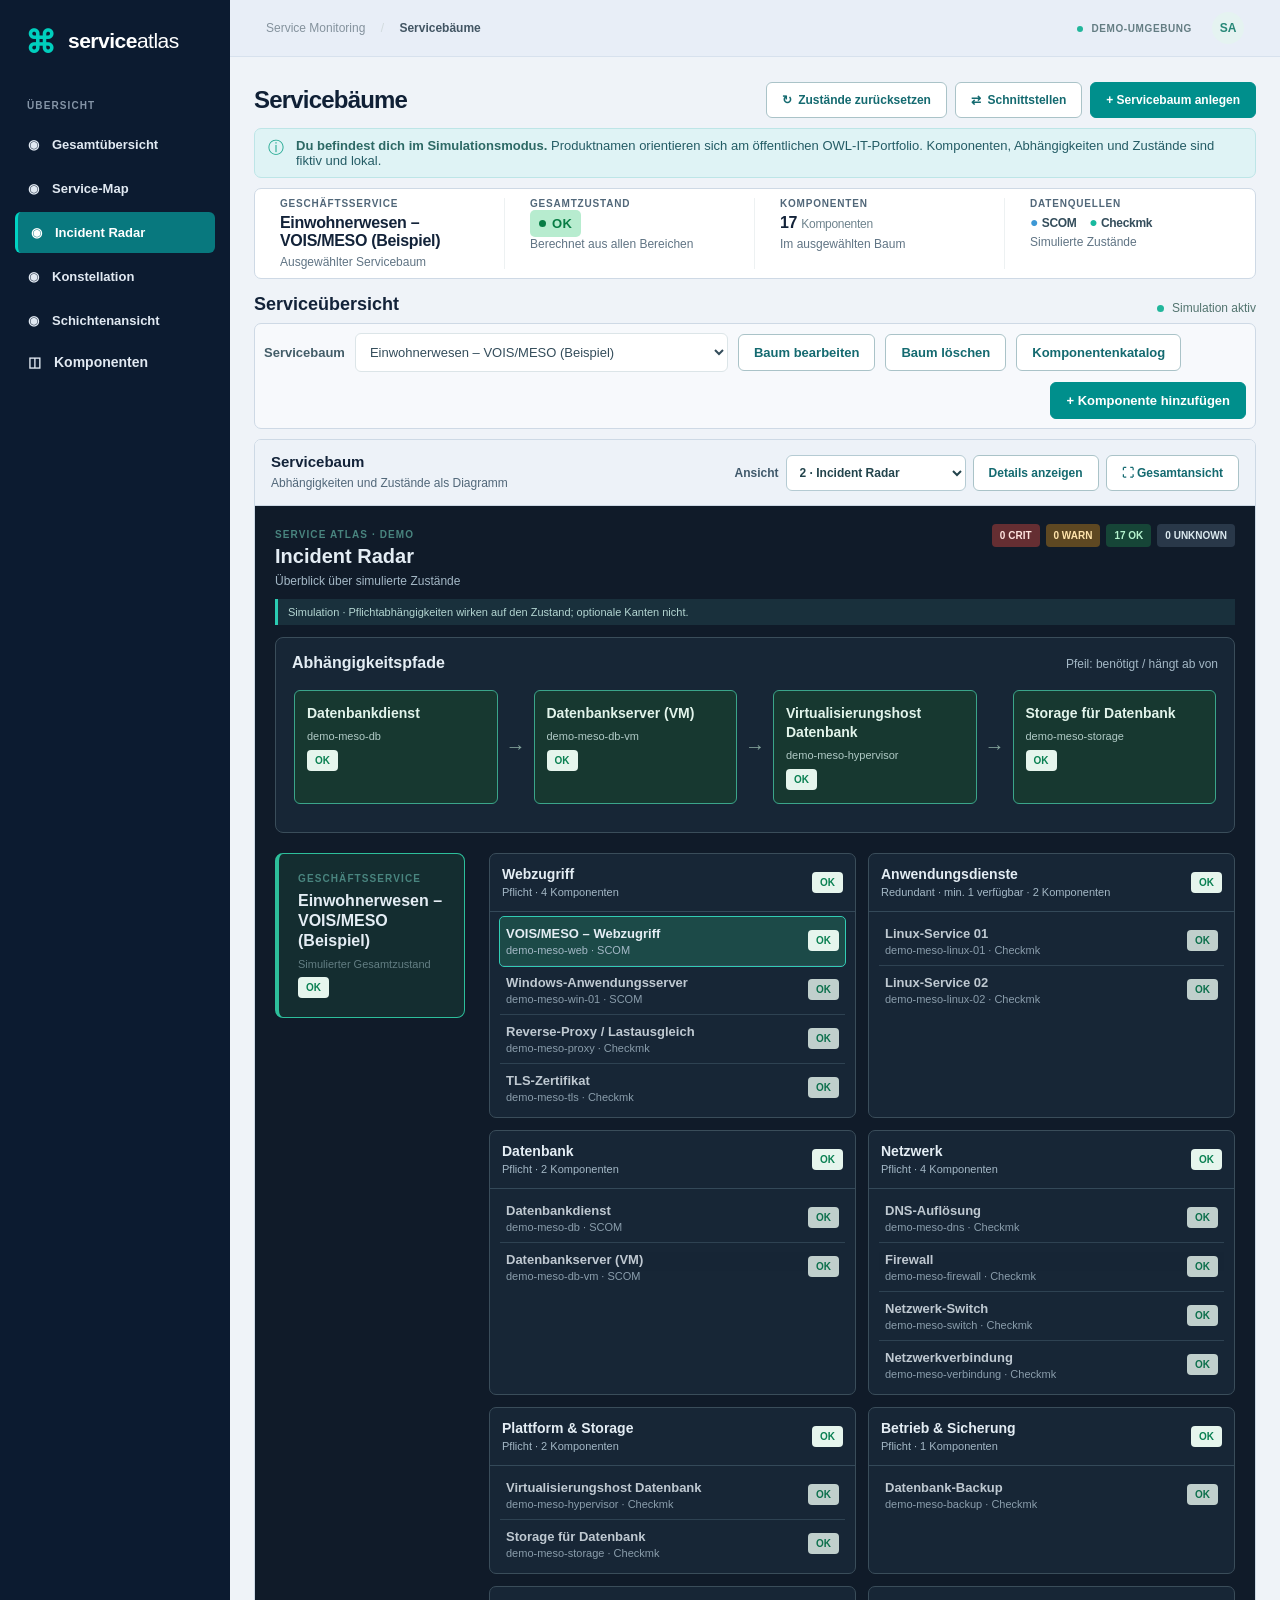
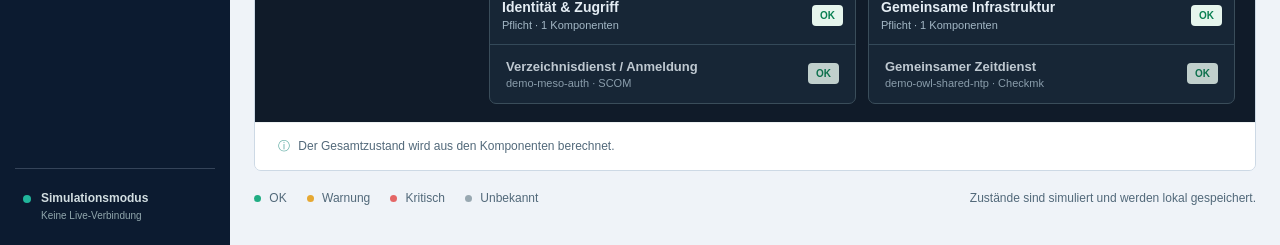
==== incident-radar.html @ b942bd1b "Initial commit" ====
<!doctype html><html lang="de"><head><meta charset="UTF-8"><meta name="viewport" content="width=device-width, initial-scale=1"><title>Incident Radar – Service Atlas</title><link rel="stylesheet" href="style.css?v=13"></head><body data-design="radar"><div class="shell"><aside class="sidebar"><div class="brand"><span class="brandmark">⌘</span><span>service<span class="brandlight">atlas</span><small>OPERATIONS WORKSPACE</small></span></div><div class="nav-label">ÜBERSICHT</div><div class="nav-pages"><a class="nav nav-design" href="management.html">◉ <span>Gesamtübersicht</span></a><a class="nav nav-design" href="service-map.html" data-design-nav="map">◉ <span>Service-Map</span></a><a class="nav nav-design" href="incident-radar.html" data-design-nav="radar">◉ <span>Incident Radar</span></a><a class="nav nav-design" href="service-konstellation.html" data-design-nav="constellation">◉ <span>Konstellation</span></a><a class="nav nav-design" href="schichtenansicht.html" data-design-nav="layers">◉ <span>Schichtenansicht</span></a></div><button class="nav" id="navComponents">◫ <span>Komponenten</span></button><div class="sidebar-bottom"><span class="signal"></span><div><strong>Simulationsmodus</strong><small>Keine Live-Verbindung</small></div></div></aside><main><header class="top"><span>Service Monitoring <span class="slash">/</span> <strong>Servicebäume</strong></span><div><span class="demo-pill"><i></i> DEMO-UMGEBUNG</span><span class="avatar">SA</span></div></header><div class="content"><div class="heading"><div><h1>Servicebäume</h1><p>Abhängigkeiten und Zustände auf einen Blick.</p></div><div class="actions"><button class="reset" id="reset">↻ &nbsp;Zustände zurücksetzen</button><button class="reset" id="openBridge">⇄ &nbsp;Schnittstellen</button><button class="primary" id="newTree">+ Servicebaum anlegen</button></div></div><div class="notice"><span>ⓘ</span><div><strong>Du befindest dich im Simulationsmodus.</strong> Produktnamen orientieren sich am öffentlichen OWL-IT-Portfolio. Komponenten, Abhängigkeiten und Zustände sind fiktiv und lokal.</div></div><div class="stats"><div><small>GESCHÄFTSSERVICE</small><strong id="treeName">Kundenportal</strong><span>Ausgewählter Servicebaum</span></div><div><small>GESAMTZUSTAND</small><strong id="overall"></strong><span>Berechnet aus allen Bereichen</span></div><div><small>KOMPONENTEN</small><strong id="componentCount">5 <em>Komponenten</em></strong><span>Im ausgewählten Baum</span></div><div><small>DATENQUELLEN</small><strong class="sources">● <span>SCOM</span> <b>●</b> <span>Checkmk</span></strong><span>Simulierte Zustände</span></div></div><div class="section-head"><div><h2>Serviceübersicht</h2><p>Wähle eine Komponente, um ihren Zustand zu simulieren.</p></div><span class="updated"><i></i> Simulation aktiv</span></div><div class="toolbar"><label for="treeSelect">Servicebaum</label><select id="treeSelect"></select><button class="reset" id="editTree">Baum bearbeiten</button><button class="reset" id="deleteTree">Baum löschen</button><button class="reset" id="openCatalog">Komponentenkatalog</button><button class="primary" id="newComponent">+ Komponente hinzufügen</button></div><div class="workspace" id="workspace"><section class="tree-panel table-view" id="treePanel"><div class="panel-top"><div><h3>Servicebaum</h3><p>Abhängigkeiten und Zustände als Diagramm</p></div><div class="view-actions"><label class="view-picker">Ansicht <select id="designView"><option value="map">1 · Service-Map</option><option value="radar">2 · Incident Radar</option><option value="constellation">3 · Service-Konstellation</option><option value="layers">4 · Schichtenansicht</option><option value="list">Listenansicht</option><option value="diagram">Knotendiagramm</option></select></label><button class="reset" id="toggleDetails" aria-controls="detailPanel" aria-expanded="true">Details ausblenden</button><button class="reset graph-focus-button" id="focusGraph" aria-pressed="false">⛶ Gesamtansicht</button></div></div><div class="graph-scroll" tabindex="0" aria-label="Servicebaum: Diagramm horizontal verschieben"><div id="tree"></div></div><div class="graph-hint">↔ Diagramm bei Bedarf seitlich verschieben</div><div class="tree-footer"><span>ⓘ</span> Der Gesamtzustand wird aus den Komponenten berechnet.</div></section><section class="detail-panel" id="detailPanel"><div class="panel-top"><div><h3>Komponentendetails</h3><p>Simulation &amp; Eigenschaften</p></div></div><div id="details"></div></section></div><div class="legend"><span><i class="dot ok"></i> OK</span><span><i class="dot warn"></i> Warnung</span><span><i class="dot crit"></i> Kritisch</span><span><i class="dot unknown"></i> Unbekannt</span><span class="legend-note">Zustände sind simuliert und werden lokal gespeichert.</span></div></div></main></div><dialog id="editor"><form id="editorForm"><div class="modal-head"><h2 id="editorTitle"></h2><button type="button" class="close" id="closeEditor" aria-label="Schließen">×</button></div><div id="editorFields"></div><p id="formError" class="form-error" role="alert"></p><div class="modal-actions"><button type="button" class="reset" id="cancelEditor">Abbrechen</button><button class="primary" type="submit">Speichern</button></div></form></dialog><dialog id="catalogDialog"><div class="modal-head"><h2>Komponentenkatalog</h2><button type="button" class="close" id="closeCatalog" aria-label="Schließen">×</button></div><p class="bridge-note">Gemeinsame Komponenten können in mehreren Bäumen verwendet werden. Zustands- und Stammdatenänderungen gelten für alle Verwendungen.</p><label class="field">Komponente<select id="catalogSelect"></select></label><div id="catalogInfo"></div><label class="field">Bereich im aktuellen Baum<input id="catalogGroup" value="Gemeinsame Infrastruktur" maxlength="120"></label><button class="primary" id="attachCatalog">Zum aktuellen Baum hinzufügen</button><p id="catalogMessage" class="detail-copy" role="status"></p></dialog><dialog id="bridgeDialog"><div class="modal-head"><h2>SCOM &amp; Checkmk</h2><button type="button" class="close" id="closeBridge" aria-label="Schließen">×</button></div><p class="bridge-note">Simulierte Schnittstellen – keine Verbindung zu echten Systemen. Ändere Quellzustände und synchronisiere sie anschließend mit dem ausgewählten Baum.</p><label class="field">Quelle<select id="bridgeSource"><option>SCOM</option><option>Checkmk</option></select></label><label class="field">Objekt aus der Quelle<select id="bridgeObject"></select></label><div id="bridgeInfo"></div><label class="field">Simulierter Quellzustand<select id="bridgeState"></select></label><div class="bridge-actions"><button class="reset" id="addFromBridge">+ Objekt zum Baum</button><button class="primary" id="syncBridge">Baum synchronisieren</button></div><p id="bridgeResult" class="detail-copy" role="status"></p></dialog><script src="model.js?v=4"></script><script src="catalog.js?v=1"></script><script src="bridge.js"></script><script src="owl-examples.js?v=4"></script><script src="views.js?v=5"></script><script src="app.js?v=14"></script></body></html>
---- style.css ----
:root{font-family:Inter,Segoe UI,Arial,sans-serif;color:#15283a;background:#f5f7f9;font-size:14px}*{box-sizing:border-box}body{margin:0}.shell{display:flex;min-height:100vh}.sidebar{width:224px;background:#142b3a;color:#d2dee1;display:flex;flex-direction:column;padding:29px 16px;flex-shrink:0}.brand{display:flex;gap:11px;align-items:center;color:#fff;font-size:21px;font-weight:750;letter-spacing:-1px;margin:0 8px 54px}.brandmark{display:grid;place-items:center;width:34px;height:34px;border-radius:9px;background:#19b69f;color:white;font-size:24px}.brandlight{font-weight:400}.brand small{display:block;color:#839ba7;font-size:8px;letter-spacing:1.5px;margin-top:3px}.nav-label{font-size:10px;letter-spacing:1.1px;color:#77909d;font-weight:700;margin:0 12px 13px}.nav{width:100%;border:0;background:transparent;text-align:left;color:#b9cbd1;padding:13px;border-radius:6px;display:flex;gap:13px;cursor:pointer;font:inherit}.nav.active,.nav:hover{background:#254b54;color:white}.sidebar-bottom{margin-top:auto;border-top:1px solid #36505b;padding:22px 8px 0;display:flex;gap:10px;font-size:12px}.sidebar-bottom small{display:block;color:#91a7ad;margin-top:5px}.signal,.dot,.updated i,.demo-pill i{display:inline-block;width:8px;height:8px;border-radius:50%;background:#21b69b;flex-shrink:0}.signal{margin-top:4px}main{flex:1;min-width:0}.top{height:68px;background:#fff;border-bottom:1px solid #e5ebee;display:flex;align-items:center;justify-content:space-between;padding:0 40px;color:#84929d;font-size:12px}.top strong{color:#425563}.slash{padding:0 12px;color:#d1dadd}.top>div{display:flex;align-items:center;gap:20px}.demo-pill{font-size:10px;letter-spacing:.6px;font-weight:700;color:#647d83}.demo-pill i{width:6px;height:6px;margin-right:5px}.avatar{width:32px;height:32px;border-radius:50%;background:#e5f3f1;display:grid;place-items:center;color:#268777;font-weight:700}.content{max-width:1500px;margin:auto;padding:38px 40px}.heading{display:flex;align-items:end;justify-content:space-between;gap:20px}.eyebrow{font-size:10px;letter-spacing:1.5px;color:#719095;font-weight:750;margin-bottom:10px}h1{font-size:29px;letter-spacing:-.8px;margin:0;color:#142b3a}p{color:#81909c;margin:7px 0 0;line-height:1.5}.reset{background:white;border:1px solid #dce5e8;border-radius:6px;padding:10px 15px;color:#526975;font-weight:600;cursor:pointer}.notice{margin-top:27px;background:#eaf6f5;border:1px solid #d6edeb;border-radius:7px;padding:14px 17px;color:#537b7a;display:flex;gap:12px;font-size:12px}.notice>span{font-size:16px;color:#1ca68e}.notice strong{color:#2d6965}.stats{background:white;border:1px solid #e5ebed;border-radius:8px;display:grid;grid-template-columns:repeat(4,1fr);margin-top:22px;padding:22px 0;box-shadow:0 3px 12px #182f3b08}.stats>div{padding:0 25px;border-right:1px solid #edf1f2}.stats>div:last-child{border:0}.stats small{display:block;color:#97a7ae;font-size:9px;letter-spacing:1px;font-weight:750}.stats strong{display:block;margin-top:13px;font-size:19px;letter-spacing:-.3px}.stats strong em{font-style:normal;font-weight:500;font-size:12px;color:#6e838d}.stats div>span{display:block;color:#9aa8ae;font-size:11px;margin-top:5px}.sources{color:#3d98d5!important;font-size:14px!important}.sources span{color:#344d5b;font-size:12px}.sources b{color:#19b99f;margin-left:9px}.section-head{display:flex;align-items:end;justify-content:space-between;margin:35px 0 16px}.section-head h2{font-size:19px;margin:0}.section-head p{font-size:12px}.updated{font-size:11px;color:#718992}.updated i{width:7px;height:7px;margin-right:5px}.workspace{display:grid;grid-template-columns:minmax(0,1.7fr) minmax(270px,1fr);gap:20px}.tree-panel,.detail-panel{background:white;border:1px solid #e4eaed;border-radius:8px;overflow:hidden;box-shadow:0 3px 12px #182f3b08}.panel-top{display:flex;justify-content:space-between;align-items:start;padding:21px 23px;border-bottom:1px solid #edf1f2}.panel-top h3{font-size:14px;margin:0}.panel-top p{font-size:11px;margin-top:4px}.small-tag{font-size:9px;letter-spacing:.7px;color:#90a0a7;font-weight:700}.dots{color:#94a8ad}.tree{padding:17px 23px 20px}.root,.group,.leaf{display:flex;align-items:center;gap:10px;min-height:45px}.root{background:#f3f8f8;border-radius:6px;padding:0 12px;font-weight:700}.group{margin-left:20px;border-left:1px solid #dce8e7;padding-left:15px;font-weight:650}.leaf{margin-left:35px;border-left:1px solid #dce8e7;padding-left:18px;border-radius:0 5px 5px 0;cursor:pointer;font-size:12px}.leaf:hover,.leaf.selected{background:#f1f8f7}.node-icon{display:grid;place-items:center;background:#e7f3f2;color:#278e80;width:26px;height:26px;border-radius:6px;font-size:13px;flex-shrink:0}.leaf .node-icon{background:#f3f6f7;color:#6b828a}.grow{flex:1;min-width:0}.source{font-size:10px;color:#93a3aa;margin-right:6px}.badge{font-size:10px;font-weight:750;padding:5px 8px;border-radius:4px;white-space:nowrap}.badge.ok{background:#e8f7f1;color:#19936d}.badge.warn{background:#fff5df;color:#bd8217}.badge.crit{background:#feebeb;color:#cf4e4e}.badge.unknown{background:#eef1f4;color:#778994}.tree-footer{border-top:1px solid #edf1f2;padding:15px 23px;color:#90a0a8;font-size:11px}.tree-footer span{color:#56a79e;margin-right:5px}#details{padding:24px}.detail-icon{width:42px;height:42px;display:grid;place-items:center;border-radius:9px;background:#e8f5f3;color:#159c87;font-size:20px}.detail-title{font-size:19px;font-weight:700;margin:16px 0 5px;overflow-wrap:anywhere}.detail-sub{font-size:12px;color:#8b9ca4}.detail-sep{border:0;border-top:1px solid #edf1f2;margin:23px 0}.label{font-size:10px;letter-spacing:.8px;color:#96a6ae;font-weight:700}.current{display:flex;align-items:center;justify-content:space-between;margin:12px 0}.detail-copy{font-size:12px;color:#8b9ca4;line-height:1.6}.state-grid{display:grid;grid-template-columns:1fr 1fr;gap:8px;margin-top:13px}.state-btn{background:white;border:1px solid #e3e9eb;border-radius:6px;padding:10px;text-align:left;color:#536a75;font-size:12px;cursor:pointer}.state-btn.chosen{border-color:#1bb29b;background:#f0faf8;color:#147d70;font-weight:700}.state-btn .dot{margin-right:7px;width:7px;height:7px}.dot.ok{background:#20ad83}.dot.warn{background:#e6a832}.dot.crit{background:#e46666}.dot.unknown{background:#98a8b1}.metadata{display:flex;justify-content:space-between;color:#8da0a7;font-size:11px;margin:15px 0}.metadata strong{color:#526a75}.legend{display:flex;align-items:center;gap:20px;margin-top:20px;color:#8b9ca4;font-size:11px}.legend .dot{width:7px;height:7px;margin-right:5px}.legend-note{margin-left:auto}@media(max-width:900px){.sidebar{width:65px;padding:22px 10px}.brand{margin:0 0 50px}.brand>span:last-child,.nav-label,.nav span,.sidebar-bottom div{display:none}.nav{justify-content:center}.sidebar-bottom{justify-content:center}.stats{grid-template-columns:1fr 1fr;gap:20px}.stats>div:nth-child(2){border:0}.workspace{grid-template-columns:1fr}.content{padding:25px}.top{padding:0 25px}}@media(max-width:550px){.sidebar{display:none}.heading{align-items:start;flex-direction:column}.stats>div{padding:0 15px}.content{padding:22px 15px}.top{padding:0 15px}.demo-pill{display:none}.legend{flex-wrap:wrap;gap:12px}.legend-note{width:100%;margin:0}.source{display:none}}
.actions,.toolbar,.detail-actions,.modal-actions{display:flex;align-items:center;gap:9px;flex-wrap:wrap}.primary{background:#149d8b;color:white;border:1px solid #149d8b;border-radius:6px;padding:10px 15px;font-weight:700;cursor:pointer}.primary:hover{background:#118674}.toolbar{margin:0 0 14px}.toolbar label{font-weight:700;color:#617780;font-size:12px}.toolbar select,.field input,.field select{border:1px solid #dce5e8;border-radius:6px;background:white;padding:10px;color:#344d5b;font:inherit}.toolbar select{min-width:200px}.toolbar .primary{margin-left:auto}.leaf{width:calc(100% - 35px);border-top:0;border-right:0;border-bottom:0;text-align:left;background:transparent;font-family:inherit;color:inherit}.leaf.selected,.leaf:hover{background:#f1f8f7}.group-mode{color:#9aabb0;font-size:10px;font-weight:400;margin-left:5px}.empty{padding:18px;color:#879ba4;font-size:12px}.detail-actions{margin-top:25px}.danger{color:#bc5555}dialog{width:min(480px,calc(100% - 30px));border:0;border-radius:10px;padding:26px;box-shadow:0 20px 80px #102a3a44;color:#15283a}dialog::backdrop{background:#10263188}.modal-head{display:flex;justify-content:space-between;align-items:center;margin-bottom:20px}.modal-head h2{font-size:19px;margin:0}.close{border:0;background:transparent;font-size:25px;color:#7c9099;cursor:pointer}.field{display:block;font-size:12px;font-weight:650;color:#4b626d;margin:14px 0}.field input,.field select{display:block;width:100%;margin-top:6px}.field small{display:block;color:#8c9da5;font-weight:400;margin-top:5px}.modal-actions{justify-content:flex-end;margin-top:20px}.form-error{color:#c34c4c;font-size:12px}.toolbar button{white-space:nowrap}@media(max-width:650px){.toolbar .primary{margin-left:0}.actions{width:100%}}
.bridge-note{font-size:12px;line-height:1.6;color:#65818a}.bridge-object{display:flex;flex-direction:column;gap:7px;padding:14px;background:#f1f8f7;border-radius:6px;color:#527079;font-size:12px}.bridge-object strong{color:#1a3946}.bridge-actions{display:flex;justify-content:space-between;gap:8px;flex-wrap:wrap;margin-top:20px}#bridgeDialog{max-height:90vh;overflow:auto}
/* Service cockpit: larger tree rows, clearer hierarchy and state contrast. */
:root{font-size:15px;color:#172e3b;background:#f3f6f7}.sidebar{width:204px;background:#132c3a}.brand{margin-bottom:48px}.content{max-width:1600px;padding:30px 36px 45px}.top{height:58px;padding:0 36px}.heading{align-items:center}.heading h1{font-size:30px}.heading p,.section-head p{color:#607783;font-size:14px}.actions .reset,.actions .primary{font-size:12px}.notice{margin-top:22px;padding:12px 16px;font-size:13px;color:#386e6a}.stats{margin-top:18px;padding:17px 0}.stats small,.label{font-size:11px;color:#667e88;letter-spacing:.8px}.stats strong{margin-top:9px;font-size:18px}.stats div>span{font-size:12px;color:#71858e}.stats .badge{font-size:13px}.section-head{margin:28px 0 14px}.section-head h2{font-size:20px}.updated{font-size:12px;color:#53746f}.toolbar{margin-bottom:16px;gap:10px}.toolbar label{font-size:13px;color:#435d68}.toolbar select{min-width:260px;font-size:13px}.workspace{grid-template-columns:minmax(0,2.4fr) minmax(300px,340px);align-items:start;gap:18px}.panel-top{padding:19px 24px}.panel-top h3{font-size:16px}.panel-top p{font-size:12px;color:#71858e}.small-tag{font-size:10px;color:#71858e}.tree{padding:22px 24px 25px}.root,.group,.leaf{min-height:61px;gap:13px}.root{border:1px solid #d7e8e6;background:#eef7f5;border-radius:8px;padding:10px 15px}.root.state-crit{border-color:#ecc6c4;background:#fdf4f3}.root.state-warn{border-color:#ead8ae;background:#fff9ed}.branches{margin-left:27px;padding:13px 0 0 25px;border-left:2px solid #cbdcda}.branch{position:relative;margin-bottom:12px}.branch:last-child{margin-bottom:0}.branch:before{content:'';position:absolute;top:31px;left:-25px;width:25px;border-top:2px solid #cbdcda}.group{margin:0;padding:10px 14px;border:1px solid #dfe8e9;border-radius:7px;background:#f9fbfb}.branch.state-crit>.group{border-color:#eac2bf;background:#fff5f4}.branch.state-warn>.group{border-color:#ead7a9;background:#fffaf0}.leaves{border-left:2px solid #d4e1e1;margin-left:27px;padding:5px 0 1px 21px}.leaf{position:relative;width:100%;margin:3px 0;padding:9px 13px;border:1px solid transparent;border-radius:6px;font-size:14px;min-height:57px}.leaf:before{content:'';position:absolute;left:-22px;top:50%;width:21px;border-top:2px solid #d4e1e1}.leaf:hover{background:#f1f7f6}.leaf.selected{background:#e8f5f2;border-color:#9ccfc5}.leaf.state-crit:not(.selected){background:#fff7f6}.node-icon{width:34px;height:34px;font-size:16px}.node-name,.node-caption{display:block;overflow-wrap:anywhere}.node-name{font-size:14px;font-weight:700;line-height:1.3}.root .node-name{font-size:16px}.leaf .node-name{font-weight:600}.node-caption{font-size:12px;font-weight:400;color:#617b84;line-height:1.35;margin-top:3px}.source{font-size:11px;color:#4c6975;background:#edf3f4;border-radius:4px;padding:5px 7px;margin:0}.badge{font-size:11px;font-weight:800;letter-spacing:.2px;min-width:60px;text-align:center;padding:7px 8px}.badge.ok{background:#e0f4eb;color:#087649}.badge.warn{background:#fff0cd;color:#855700}.badge.crit{background:#fde5e3;color:#a42f2c}.badge.unknown{background:#e8edf0;color:#536a76}.tree-footer{font-size:12px;color:#657d87}.detail-panel{position:sticky;top:15px}#details{padding:20px 24px}.detail-icon{width:38px;height:38px}.detail-title{font-size:18px;margin-top:12px}.detail-sub,.detail-copy{color:#647d87;font-size:13px}.detail-sep{margin:19px 0}.state-btn{font-size:13px;padding:11px;color:#3f5d68}.metadata{font-size:12px;color:#657e88}.metadata strong{color:#314f5b;overflow-wrap:anywhere;text-align:right;margin-left:10px}.legend{font-size:12px;color:#617984}.reset,.primary{font:600 13px Inter,Segoe UI,Arial,sans-serif}.reset{color:#405e6a;border-color:#d4e0e2}.reset:hover{background:#f1f7f6}.reset:focus-visible,.primary:focus-visible,.leaf:focus-visible,.state-btn:focus-visible,select:focus-visible{outline:3px solid #149d8b;outline-offset:2px}
@media(max-width:1050px){.sidebar{width:65px;padding:22px 10px}.brand{margin:0 0 50px}.brand>span:last-child,.nav-label,.nav span,.sidebar-bottom div{display:none}.nav{justify-content:center}.sidebar-bottom{justify-content:center}.workspace{grid-template-columns:minmax(0,1fr) 300px}.content{padding:25px}.top{padding:0 25px}}
@media(max-width:760px){.workspace{grid-template-columns:1fr}.detail-panel{position:static}.heading{align-items:flex-start;flex-direction:column}.stats{grid-template-columns:1fr 1fr;gap:18px}.stats>div:nth-child(2){border:0}.toolbar .primary{margin-left:0}.toolbar select{flex:1;min-width:0}}
@media(max-width:550px){.sidebar{display:none}.content{padding:20px 14px}.top{padding:0 14px}.demo-pill{display:none}.tree{padding:15px 12px}.branches{margin-left:14px;padding-left:14px}.branch:before{left:-14px;width:14px}.leaves{margin-left:15px;padding-left:12px}.leaf:before{left:-13px;width:12px}.source{display:inline;font-size:10px;padding:4px}.leaf{gap:7px;padding:8px 6px}.leaf .node-icon{display:none}.node-name{font-size:13px}.node-caption{font-size:11px}.badge{min-width:49px;font-size:10px;padding:6px 5px}.legend{flex-wrap:wrap;gap:12px}.legend-note{width:100%;margin:0}}
@media(max-width:550px){
  .content{padding-top:16px}
  .heading h1{font-size:26px}
  .heading p{font-size:13px}
  .actions{display:grid;grid-template-columns:1fr 1fr;gap:8px}
  .actions .reset,.actions .primary{min-height:44px;padding:9px 8px;font-size:12px}
  .actions .primary{grid-column:1 / -1}
  .notice{margin-top:16px}
  .stats{display:grid;grid-template-columns:1fr 1fr;gap:0;padding:0}
  .stats>div{padding:13px 15px;min-width:0}
  .stats>div:first-child{grid-column:1 / -1;border-right:0;border-bottom:1px solid #edf1f2}
  .stats>div:nth-child(2){border-right:1px solid #edf1f2}
  .stats>div:last-child{grid-column:1 / -1;border-top:1px solid #edf1f2}
  .stats strong{margin-top:5px;font-size:16px;overflow-wrap:anywhere}
  .stats div>span{margin-top:3px}
  .section-head{align-items:start;gap:12px;margin-top:23px}
  .section-head p{font-size:13px}
  .updated{flex-shrink:0;white-space:nowrap}
  .toolbar{display:grid;grid-template-columns:1fr 1fr;gap:8px}
  .toolbar label,.toolbar select,.toolbar .primary{grid-column:1 / -1}
  .toolbar label{margin-bottom:-2px}
  .toolbar select{width:100%;min-height:44px}
  .toolbar button{min-height:44px;white-space:normal}
  .tree-panel .panel-top,.detail-panel .panel-top{padding:16px}
  .leaf{min-height:58px}
  .leaf .source{flex-shrink:0}
  .state-btn{min-height:44px}
  #details{padding:18px}
}
/* Graphical tree: a visual spine with clearly differentiated service levels. */
.tree-panel{background:#fbfcfc}
.tree-panel .panel-top{background:#fff}
.tree{padding:26px 28px 30px;background:linear-gradient(180deg,#f7faf9 0%,#fbfcfc 250px)}
.root{position:relative;min-height:76px;border:1px solid #badbd5;background:linear-gradient(110deg,#e4f4ef,#f6fbfa);box-shadow:0 4px 12px #1a625d0a;padding:13px 18px}
.root:before{content:'';position:absolute;left:0;top:12px;bottom:12px;width:4px;border-radius:0 4px 4px 0;background:#199d88}
.root .node-icon{width:42px;height:42px;color:#fff;background:#168f7d;box-shadow:0 4px 9px #0c82772b;font-size:21px}
.root .node-name{font-size:17px;letter-spacing:-.2px}
.root .node-caption{color:#537972}
.root.state-warn{background:linear-gradient(110deg,#fff2d2,#fffbf3);border-color:#eed7a6}
.root.state-warn:before{background:#dc9d22}
.root.state-warn .node-icon{background:#c9901c}
.root.state-crit{background:linear-gradient(110deg,#fee9e6,#fff9f8);border-color:#ebbfbb}
.root.state-crit:before{background:#cd5550}
.root.state-crit .node-icon{background:#c8524b}
.branches{border-left:2px solid #a9c8c3;margin-left:32px;padding-left:27px}
.branch{margin-bottom:15px}.branch:before{left:-27px;width:27px;border-color:#a9c8c3;top:35px}
.group{min-height:69px;border-color:#dce9e7;background:white;box-shadow:0 2px 7px #183a3610;padding:11px 14px}
.group .node-icon{width:38px;height:38px;background:#e6f2f0;color:#127e70;border:1px solid #d5e9e5}
.group .node-name{font-size:15px}.group .node-caption{color:#647e84}
.branch.state-warn>.group{background:#fff9eb;border-color:#e9cc90;box-shadow:inset 3px 0 #e1a530}
.branch.state-crit>.group{background:#fff4f2;border-color:#e9b6b1;box-shadow:inset 3px 0 #d85a52}
.branch.state-unknown>.group{background:#f1f5f7;border-color:#cbd7dc;box-shadow:inset 3px 0 #899aa3}
.leaves{border-color:#c8d9d6;margin-left:31px;padding-left:19px}
.leaf{background:#fff;border:1px solid #e6efed;box-shadow:0 2px 5px #183a3608;margin:6px 0;min-height:65px;padding:10px 13px}
.leaf:before{border-color:#c8d9d6;left:-20px;width:19px}
.leaf .node-icon{background:#f0f6f5;color:#537e78;border:1px solid #e2eeec}
.leaf.selected{border-color:#58aa9c;background:#e8f7f3;box-shadow:0 0 0 1px #79c4b8}
.leaf.state-crit:not(.selected){background:#fff8f7;border-color:#efd4d1}
.source{font-weight:700;color:#4d6875;border:1px solid #e0e9ea;background:#f3f7f7}
.badge{border-radius:20px;min-width:69px;padding:7px 10px;letter-spacing:.3px}
.badge:before{content:'';display:inline-block;width:7px;height:7px;border-radius:50%;background:currentColor;margin-right:6px;vertical-align:1px}
.tree-footer{background:white}
@media(max-width:550px){.tree{padding:17px 12px 22px}.root{min-height:70px;padding:11px}.root .node-icon{width:33px;height:33px;font-size:17px}.root .node-name{font-size:14px}.branches{margin-left:15px;padding-left:14px}.branch:before{left:-14px;width:14px}.group{min-height:64px;padding:9px}.group .node-icon{width:31px;height:31px}.group .node-name{font-size:13px}.leaves{margin-left:15px;padding-left:12px}.leaf{min-height:61px;padding:8px 6px}.leaf:before{left:-13px;width:12px}.badge{min-width:54px;font-size:10px;padding:6px}.badge:before{width:6px;height:6px;margin-right:4px}}
/* Node diagram: horizontal relationships, independently scrollable on narrow screens. */
.graph-scroll{overflow-x:auto;overscroll-behavior-x:contain;scrollbar-color:#a6c6c0 #eef5f3;scrollbar-width:thin}
.graph-scroll:focus-visible{outline:3px solid #149d8b;outline-offset:-3px}
.tree{display:flex;align-items:center;width:max-content;min-width:100%;padding:28px 26px}
.tree>.root{width:210px;flex:0 0 210px;min-height:90px}
.tree>.root:after{content:'';position:absolute;width:36px;right:-36px;top:50%;border-top:2px solid #a9c8c3}
.branches{display:flex;flex-direction:column;margin:0 0 0 35px;padding:0 0 0 25px;border-left:2px solid #a9c8c3;min-width:0}
.branch{display:flex;align-items:center;position:relative;gap:30px;margin:8px 0;min-height:88px}
.branch:before{left:-25px;width:25px;top:50%}
.group{width:190px;flex:0 0 190px;min-height:80px;position:relative}
.group:after{content:'';position:absolute;right:-31px;width:30px;top:50%;border-top:2px solid #a9c8c3}
.group .node-name{font-size:14px}
.group .node-caption{font-size:11px}
.leaves{display:flex;flex-direction:column;justify-content:center;margin:0;padding:0 0 0 19px;border-left:2px solid #c8d9d6}
.leaf{width:235px;flex:0 0 auto;min-height:64px;margin:4px 0;padding:9px 10px}
.leaf .node-name{font-size:13px}
.leaf .node-caption{font-size:11px}
.leaf .node-icon{width:30px;height:30px}
.leaf:before{left:-20px;width:19px}
.root .node-caption,.group .node-caption,.leaf .node-caption{overflow-wrap:anywhere}
.graph-hint{display:none;padding:10px 20px 0;color:#617984;font-size:12px;background:#fbfcfc}
@media(max-width:1050px){.graph-hint{display:block}}
@media(max-width:550px){.tree{padding:18px 16px}.tree>.root{width:185px;flex-basis:185px;min-height:80px}.root .node-name{font-size:14px}.root .node-icon{display:grid;width:33px;height:33px}.branches{margin-left:30px;padding-left:20px}.tree>.root:after{width:31px;right:-31px}.branch:before{left:-20px;width:20px}.branch{gap:24px}.group{width:168px;flex-basis:168px}.group:after{width:24px;right:-25px}.group .node-icon{display:grid}.leaves{margin:0;padding-left:14px}.leaf{width:205px;margin:4px 0;padding:8px}.leaf:before{left:-15px;width:14px}.leaf .source{display:inline}.tree-footer{padding-top:12px}}
/* Keep names readable inside fixed-width diagram nodes. */
.tree{width:max-content;min-width:100%}
.tree>.root,.tree .group{display:grid;grid-template-columns:minmax(0,1fr) auto;column-gap:10px}
.tree>.root .node-icon,.tree .group .node-icon,.tree .leaf .node-icon{display:none}
.tree>.root .grow,.tree .group .grow{grid-column:1;min-width:0}
.tree>.root .badge,.tree .group .badge{grid-column:2;grid-row:1}
.tree .leaf{display:grid;grid-template-columns:minmax(0,1fr) auto;column-gap:8px;row-gap:4px}
.tree .leaf .grow{grid-column:1;grid-row:1}
.tree .leaf .source{grid-column:1;grid-row:2;justify-self:start}
.tree .leaf .badge{grid-column:2;grid-row:1 / 3}
@media(max-width:1500px){.workspace{grid-template-columns:1fr}.detail-panel{position:static}.graph-hint{display:block}}
@media(max-width:550px){.tree>.root .node-icon,.tree .group .node-icon{display:none}.tree .leaf{width:205px}.tree .leaf .source{font-size:10px}}
.tree>.root,.tree .group{grid-template-columns:minmax(0,1fr);row-gap:8px;align-content:center}
.tree>.root .badge,.tree .group .badge{grid-column:1;grid-row:2;justify-self:start}
.tree>.root .node-name,.tree .group .node-name{overflow-wrap:normal;word-break:normal}
/* Use the available width for the graph; compact screens use a vertical root. */
.workspace{grid-template-columns:minmax(0,1fr)}
.detail-panel{position:static}
.graph-hint{display:none}
@media(max-width:760px){
 .tree{width:100%;min-width:0;display:flex;flex-direction:column;align-items:stretch;padding:16px 12px 20px}
 .tree>.root{width:100%;flex:0 0 auto;min-height:0;grid-template-columns:minmax(0,1fr) auto;align-items:center}
 .tree>.root .badge{grid-column:2;grid-row:1;align-self:center}
 .tree>.root:after{width:0;height:20px;left:20px;right:auto;top:auto;bottom:-20px;border-top:0;border-left:2px solid #a9c8c3}
 .branches{width:calc(100% - 20px);margin:19px 0 0 20px;padding-left:12px}
 .branch{gap:10px;min-height:0;margin:7px 0;align-items:center}
 .branch:before{left:-12px;width:12px}
 .group{width:auto;flex:1 1 42%;min-width:0;min-height:0;padding:9px}
 .group:after{right:-11px;width:10px}
 .group .node-name{font-size:12px}
 .group .node-caption{font-size:10px}
 .leaves{flex:1 1 58%;min-width:0;padding-left:8px}
 .leaf,.tree .leaf{width:100%;min-width:0;min-height:0;grid-template-columns:minmax(0,1fr);padding:8px;row-gap:3px}
 .leaf:before{left:-9px;width:8px}
 .tree .leaf .grow{grid-column:1;grid-row:1}
 .tree .leaf .source{grid-column:1;grid-row:2}
 .tree .leaf .badge{grid-column:1;grid-row:3;justify-self:start}
 .tree .leaf .node-name{font-size:12px;overflow-wrap:anywhere}
 .tree .leaf .node-caption{font-size:10px}
 .tree .badge{min-width:0;font-size:10px;padding:5px 7px}
}
.graph-focus-button{white-space:nowrap}
.tree-panel.graph-focused{position:fixed;z-index:1000;inset:12px;display:flex;flex-direction:column;background:#fbfcfc;box-shadow:0 0 0 100vmax #112a36b8,0 12px 50px #0c283a55}
.graph-focused .panel-top{flex:0 0 auto;align-items:center}
.graph-focused .graph-scroll{flex:1 1 auto;min-height:0;display:flex;align-items:center;justify-content:center;overflow:auto}
.graph-focused .tree{min-width:0;flex:0 0 auto}
.graph-focused .tree-footer{flex:0 0 auto}
@media(max-width:550px){.tree-panel.graph-focused{inset:4px}.graph-focused .panel-top{gap:8px}.graph-focused .panel-top p{display:none}.graph-focus-button{font-size:11px;padding:8px}.graph-focused .tree{width:100%}}
/* Monitoring layout follows the approved reference; diagram remains available. */
:root{background:#eff3f8;color:#132339;font-family:Inter,"Segoe UI",Arial,sans-serif}
.sidebar{width:230px;background:#0c1b30;padding:24px 15px}
.brand{font-size:21px;letter-spacing:-.5px;margin:0 8px 42px}.brandmark{background:transparent;color:#00cfbe;font-size:31px}.brand small{display:none}
.nav-label{color:#8595a7}.nav{font-size:14px;font-weight:600;color:#e1e9f2}.nav.active{background:#08787e;border-left:3px solid #00d3c2}.sidebar-bottom{border-color:#354459}
.top{height:57px;background:#e8eef7;border-bottom:1px solid #d7e1ed}
.content{max-width:none;padding:25px 24px 40px}
.heading h1{font-size:29px;color:#102036}.heading p{font-size:13px;color:#536a7d}.heading .actions{gap:8px}
.notice{background:#dff3f5;border-color:#bde5e7;color:#245c65;margin-top:17px}
.stats{background:#fff;border:1px solid #ced9e5;box-shadow:none;border-radius:7px;padding:15px 0;margin-top:15px}
.stats small{color:#516779;font-size:10px}.stats div>span{color:#607484}.stats strong{font-size:16px}
.section-head{margin:22px 0 12px}.section-head h2{font-size:18px}.section-head p{color:#516779}
.toolbar{background:#f7f9fc;border:1px solid #ced9e5;border-radius:7px;padding:12px;margin-bottom:14px}
.workspace{display:grid;grid-template-columns:minmax(0,1.7fr) minmax(340px,1fr);align-items:start;gap:12px}
.tree-panel,.detail-panel{border:1px solid #cdd9e5;background:#f8fafc;border-radius:7px;box-shadow:none}
.panel-top{background:#edf2f8!important;border-bottom:1px solid #cdd9e5;padding:13px 16px;align-items:center}.panel-top h3{font-size:15px}.panel-top p{color:#516779}
.view-actions{display:flex;gap:7px;align-items:center}.view-actions button{font-size:12px}
.reset{border-color:#aac3c8;color:#146a70}.primary{background:#008f8c;border-color:#008f8c}.primary:hover{background:#007b79}
.badge{border-radius:5px;font-size:11px;min-width:62px;padding:6px 9px}.badge.ok{background:#b7eccf;color:#087d45}.badge.warn{background:#ffdc75;color:#765100}.badge.crit{background:#f7adab;color:#a0141b}.badge.unknown{background:#d6dfe6;color:#4b5d69}
.table-view .graph-scroll{overflow-x:auto;background:#fbfcfe}
.table-view .tree{display:block;min-width:570px;width:100%;padding:8px 15px 15px;background:#fbfcfe}
.table-view .tree>.root{display:flex;width:100%;min-height:59px;padding:8px 12px;background:transparent;border:0;border-bottom:1px solid #d9e3eb;border-radius:0;box-shadow:none}
.table-view .tree>.root:before,.table-view .tree>.root:after{display:none}
.table-view .tree>.root .node-icon,.table-view .tree .group .node-icon,.table-view .tree .leaf .node-icon{display:grid;width:30px;height:30px;font-size:15px;background:transparent;color:#008e7e;border:0;box-shadow:none}
.table-view .root .node-name{font-size:15px}.table-view .tree>.root .badge,.table-view .tree .group .badge{margin-left:auto}
.table-view .branches{display:block;width:auto;margin:0 0 0 20px;padding:0 0 0 20px;border-left:1px solid #b7cbd2}
.table-view .branch{display:block;min-height:0;margin:0;padding:0}.table-view .branch:before{top:26px;left:-20px;width:20px;border-top:1px solid #b7cbd2}
.table-view .group{display:flex;width:auto;min-height:54px;padding:8px 10px;background:transparent;border:0;border-bottom:1px solid #d9e3eb;border-radius:0;box-shadow:none}
.table-view .group:after{display:none}.table-view .group .node-name{font-size:14px}.table-view .group .node-caption{font-size:11px}
.table-view .branch.state-warn>.group{background:#fff2c9;box-shadow:none}.table-view .branch.state-crit>.group{background:#ffefed;box-shadow:none}
.table-view .leaves{display:block;margin:0 0 0 20px;padding:0 0 0 20px;border-left:1px solid #b7cbd2}
.table-view .tree .leaf{display:flex;position:relative;width:100%;min-height:54px;margin:0;padding:8px 10px;border:0;border-bottom:1px solid #e1e9ef;border-radius:0;box-shadow:none;background:transparent}
.table-view .leaf:before{left:-20px;width:20px;border-top:1px solid #b7cbd2}.table-view .leaf .grow{flex:1}.table-view .leaf .source{font-size:11px}.table-view .leaf .node-name{font-size:13px}.table-view .leaf .node-caption{font-size:11px}
.table-view .tree .leaf.selected{background:#d4f2f0;box-shadow:inset 0 0 0 1px #66b8b2;border-radius:5px}
.table-view .tree .leaf.state-crit:not(.selected){background:#fff2f1}
.table-view .empty{min-width:0}.table-view .graph-hint{display:none}
#details{padding:18px 20px}.detail-title{font-size:19px}.detail-sub,.detail-copy{color:#53697b}.label{color:#425e70}.metadata{border-bottom:1px solid #e1e9f0;padding-bottom:9px;margin:10px 0;color:#4b6071}.metadata strong{color:#172d3c}.detail-sep{margin:16px 0}.state-btn{background:#fff;border-color:#b8cbd7;color:#244654}.state-btn.chosen{border-color:#009c91;background:#d9f5ef}
.legend{color:#52697a}.tree-footer{color:#52697a}.tree-panel.graph-focused{background:#f8fafc}
@media(max-width:1250px){.workspace{grid-template-columns:minmax(0,1fr)}.detail-panel{position:static}}
@media(max-width:760px){.sidebar{width:65px}.heading{flex-direction:column;align-items:flex-start}.stats{grid-template-columns:1fr 1fr}.toolbar{display:flex}.toolbar select{flex:1;min-width:180px}}
@media(max-width:550px){.sidebar{display:none}.content{padding:16px 12px}.top{padding:0 14px}.toolbar{display:grid}.toolbar select{min-width:0;width:100%}.workspace{grid-template-columns:minmax(0,1fr)}.table-view .tree{min-width:0;padding:5px 8px}.table-view .branches{margin-left:8px;padding-left:9px}.table-view .branch:before{left:-9px;width:9px}.table-view .leaves{margin-left:8px;padding-left:9px}.table-view .leaf:before{left:-9px;width:9px}.table-view .tree .leaf .node-icon{display:none}.table-view .leaf .source{display:none}.table-view .tree .leaf{gap:6px;padding:8px 5px}.table-view .badge{min-width:50px;font-size:10px;padding:5px}.view-actions{gap:4px}.view-actions button{font-size:10px;padding:8px 6px}}
/* Four switchable concept views, all driven by the same service data. */
.view-picker{display:flex;align-items:center;gap:7px;color:#40596b;font-size:12px;font-weight:700}.view-picker select{max-width:215px;padding:9px;border:1px solid #b5cbd3;border-radius:6px;background:white;color:#23444c;font:inherit}
.graph-scroll:has(.vision){overflow:auto}.tree.vision{display:block;width:100%;min-width:0;padding:20px;background:#f8fafc;color:#172b38}
.vision-header{display:flex;justify-content:space-between;align-items:flex-start;gap:20px;margin-bottom:16px}.vision-header h3{font-size:21px;margin:4px 0;color:inherit}.vision-header p{font-size:12px;margin:0;color:#667d87}.vision-kicker,.vision-overline{font-size:10px;letter-spacing:.11em;color:#49857f;font-weight:800}.vision-counts{display:flex;gap:6px;flex-wrap:wrap;justify-content:flex-end}.vision-count{font-size:10px;font-weight:800;padding:6px 8px;border-radius:4px;background:#e9eef1;color:#536b75}.vision-count.crit{background:#fde9e7;color:#ae3934}.vision-count.warn{background:#fff0ce;color:#946512}.vision-count.ok{background:#e4f5eb;color:#147d52}
.vision-note{font-size:11px;color:#638079;border-left:3px solid #7ac9ba;padding:7px 10px;background:#edf8f5;margin-bottom:18px}.vision-root{min-width:0;padding:19px;background:#e5f6ef;border:1px solid #a6d8c3;border-left:4px solid #129b7c;border-radius:8px;display:flex;flex-direction:column;align-items:start;gap:7px}.vision-root strong{font-size:16px;line-height:1.25;overflow-wrap:anywhere}.vision-root small,.vision-group-head small{font-size:11px;color:#637e83}.vision-root.warn,.vision-group.warn .vision-group-head{background:#fff6de;border-color:#e9c376}.vision-root.crit,.vision-group.crit .vision-group-head{background:#fff0ee;border-color:#e7aaa6}.vision-badge{display:inline-block;white-space:nowrap;font-size:10px;font-weight:800;padding:5px 8px;border-radius:4px;background:#e6f5ed;color:#0a8052}.vision-badge.warn{background:#ffe8ae;color:#936000}.vision-badge.crit{background:#fce3e0;color:#a6312b}.vision-badge.unknown{background:#e9edf0;color:#5c7078}
.map-layout{display:grid;grid-template-columns:190px minmax(0,1fr);align-items:start;gap:24px}.map-layout>.vision-root{position:sticky;top:12px}.vision-branches{display:grid;grid-template-columns:repeat(2,minmax(0,1fr));gap:12px}.vision-group{min-width:0;background:#fff;border:1px solid #dae7e4;border-radius:7px;overflow:hidden}.vision-group-head{min-height:58px;padding:10px 12px;border-bottom:1px solid #e5edeb;display:flex;align-items:center;justify-content:space-between;gap:8px}.vision-group-head strong,.vision-group-head small{display:block}.vision-group-head strong{font-size:13px;overflow-wrap:anywhere}.vision-group-head small{margin-top:4px}.vision-members{padding:5px 10px}.vision-node{display:grid;grid-template-columns:minmax(0,1fr) auto;width:100%;text-align:left;align-items:center;gap:3px 8px;padding:9px 6px;background:transparent;color:inherit;border:0;border-bottom:1px solid #ecf1ef;cursor:pointer;font:inherit}.vision-node:last-child{border-bottom:0}.vision-node:hover,.vision-node.selected{background:#eaf8f4;outline:1px solid #8acbbb;border-radius:4px}.vision-node-name{grid-column:1;font-size:12px;font-weight:700;overflow-wrap:anywhere}.vision-node-meta{grid-column:1;font-size:10px;color:#69818a;overflow-wrap:anywhere}.vision-node .vision-badge{grid-column:2;grid-row:1 / 3}.vision-empty{padding:20px;color:#607986}
.tree.vision-radar{background:#101b29;color:#e4edf4}.vision-radar .vision-header p,.vision-radar .vision-node-meta,.vision-radar .vision-group-head small{color:#a4b8c6}.vision-radar .vision-note{background:#19303c;color:#b4d6d2;border-color:#2bcbb2}.vision-radar .vision-root{background:#142d30;border-color:#2dbf9b}.vision-radar .vision-root.warn,.vision-radar .vision-group.warn .vision-group-head{background:#483a1d;border-color:#ecb34d}.vision-radar .vision-root.crit,.vision-radar .vision-group.crit .vision-group-head{background:#4c242b;border-color:#e66e68}.vision-radar .vision-group{background:#172636;border-color:#3a4d5a}.vision-radar .vision-group-head,.vision-radar .vision-node{border-color:#344959}.vision-radar .vision-node:hover,.vision-radar .vision-node.selected{background:#1c4a48;outline-color:#32cdb4}.vision-radar .vision-count{background:#293849;color:#dbe9ef}.vision-radar .vision-count.crit{background:#652e32;color:#ffe4df}.vision-radar .vision-count.warn{background:#5e4822;color:#ffe4ab}.vision-radar .vision-count.ok{background:#164537;color:#b5f4cf}
.tree.vision-constellation{background:#f6faf6}.constellation-layout{display:grid;grid-template-columns:200px minmax(0,1fr);gap:24px;align-items:start}.constellation-core{position:sticky;top:12px}.vision-constellation .vision-root{min-height:180px;align-items:center;justify-content:center;text-align:center;background:#075e4d;border:5px solid #c9ebdd;border-radius:50%;color:white}.vision-constellation .vision-root small,.vision-constellation .vision-overline{color:#bce8db}.vision-constellation .vision-root.warn{background:#8a6318}.vision-constellation .vision-root.crit{background:#963734}.constellation-groups{display:grid;grid-template-columns:repeat(2,minmax(0,1fr));gap:12px}.vision-constellation .vision-group{border-radius:14px}.vision-constellation .vision-group-head{background:#edf7f0}
.tree.vision-layers{background:#f8f7ff}.layers-layout>.vision-root{max-width:440px;margin:0 auto 18px;border-color:#b9b2ef;background:#efedff}.layers-groups{display:grid;gap:9px}.vision-layers .vision-group{display:grid;grid-template-columns:180px minmax(0,1fr);background:#f0f0ff;border:0;border-left:5px solid #a4a2e6}.vision-layers .vision-group:nth-child(3n+2){background:#fff3e8;border-color:#e3b890}.vision-layers .vision-group:nth-child(3n){background:#e9f5f3;border-color:#83b9ac}.vision-layers .vision-group-head{border:0;align-items:flex-start;flex-direction:column;justify-content:center;padding:14px}.vision-layers .vision-members{display:grid;grid-template-columns:repeat(auto-fit,minmax(155px,1fr));gap:6px;padding:8px}.vision-layers .vision-node{background:#fff;border:1px solid #d6dfeb;border-radius:5px;padding:9px}.vision-layers .vision-node.selected{border-color:#40aa97;background:#e9f7f3}
@media(max-width:760px){.view-picker{flex-wrap:wrap}.view-picker select{max-width:170px}.tree.vision{padding:14px}.vision-header{flex-direction:column;gap:10px}.vision-counts{justify-content:flex-start}.map-layout,.constellation-layout{grid-template-columns:1fr}.map-layout>.vision-root,.constellation-core{position:static}.constellation-core{max-width:200px;margin:auto}.vision-branches,.constellation-groups{grid-template-columns:1fr}.vision-layers .vision-group{grid-template-columns:1fr}.vision-layers .vision-group-head{flex-direction:row;justify-content:space-between}.vision-layers .vision-members{grid-template-columns:1fr 1fr}}
/* Distinct spatial structure for the map and radial overview. */
.vision-map .map-layout{position:relative}.vision-map .map-layout>.vision-root:after{content:'';position:absolute;left:100%;top:50%;width:24px;border-top:2px solid #a8c8c1}.vision-map .vision-branches{border-left:2px solid #a8c8c1;padding-left:12px}.vision-map .vision-group{position:relative}.vision-map .vision-group:before{content:'';position:absolute;left:-14px;top:28px;width:12px;border-top:2px solid #a8c8c1}
@media(min-width:1000px){.constellation-layout{display:grid;grid-template-columns:repeat(3,minmax(0,1fr));gap:12px}.constellation-core{position:static;grid-column:2;grid-row:2;align-self:center}.constellation-groups{display:contents}.constellation-groups>.vision-group:nth-child(1){grid-column:1;grid-row:1}.constellation-groups>.vision-group:nth-child(2){grid-column:2;grid-row:1}.constellation-groups>.vision-group:nth-child(3){grid-column:3;grid-row:1}.constellation-groups>.vision-group:nth-child(4){grid-column:1;grid-row:2}.constellation-groups>.vision-group:nth-child(5){grid-column:3;grid-row:2}.constellation-groups>.vision-group:nth-child(6){grid-column:1;grid-row:3}.constellation-groups>.vision-group:nth-child(7){grid-column:2;grid-row:3}}
@media(max-width:760px){.vision-map .map-layout>.vision-root:after{display:none}.vision-map .vision-branches{border-left:0;padding-left:0}.vision-map .vision-group:before{display:none}}
.dependency-panel{margin:0 0 20px;padding:14px;border:1px solid #cddedb;border-radius:8px;background:#fff;min-width:0}.dependency-heading{display:flex;align-items:baseline;justify-content:space-between;gap:10px;margin-bottom:12px}.dependency-heading strong{font-size:14px}.dependency-heading small{font-size:11px;color:#627e83}.dependency-chain{display:flex;align-items:stretch;gap:7px;overflow-x:auto;padding:2px 2px 8px}.dependency-chain+.dependency-chain{border-top:1px solid #e7efed;padding-top:10px}.dependency-node{flex:1 0 125px;min-width:125px;max-width:210px;display:flex;flex-direction:column;align-items:flex-start;gap:4px;text-align:left;padding:10px;background:#f5fbf8;color:#18383b;border:1px solid #b4dacc;border-radius:6px;font:inherit;cursor:pointer}.dependency-node span:first-child{font-size:12px;font-weight:700;overflow-wrap:anywhere}.dependency-node small{font-size:10px;color:#607d7e;overflow-wrap:anywhere}.dependency-node.selected{outline:2px solid #149d8b}.dependency-node.crit{background:#fff1ef;border-color:#e5a7a2}.dependency-node.warn{background:#fff7df;border-color:#e4c483}.dependency-arrow{align-self:center;font-weight:700;color:#628a80;font-size:18px}.dependency-empty{font-size:12px;color:#607986;margin:0}.vision-radar .dependency-panel{background:#172636;color:#e4edf4;border-color:#3a4d5a}.vision-radar .dependency-heading small{color:#a4b8c6}.vision-radar .dependency-node{background:#173830;color:#e2f4eb;border-color:#3ba58a}.vision-radar .dependency-node small{color:#b1cac6}.vision-radar .dependency-node.crit{background:#4c242b;border-color:#e66e68}.vision-radar .dependency-node.warn{background:#483a1d;border-color:#ecb34d}.vision-layers .dependency-panel{background:#f0efff;border-color:#d7d4f3}.vision-constellation .dependency-panel{background:#f4faf5;border-color:#cde4d5}.dependency-field{margin:18px 0 0;padding:12px;border:1px solid #dce5e8;border-radius:6px}.dependency-field legend{font-size:12px;color:#405d67;font-weight:700}.dependency-field p{font-size:12px;margin:0 0 10px}.dependency-field>label{display:flex;align-items:flex-start;gap:7px;margin:8px 0;font-size:12px;color:#344e59}.dependency-field>label input{margin-top:2px}.dependency-field small{color:#718993;font-size:11px;display:block;overflow-wrap:anywhere}
.derived-note{display:block;font-size:10px;line-height:1.3;color:#8c5c23;font-weight:600;grid-column:1 / -1}.vision-radar .derived-note{color:#f0c987}.dependency-node .derived-note{color:#87531b}.vision-radar .dependency-node .derived-note{color:#f0c987}.impact-note{font-size:12px;line-height:1.5;color:#875b24;background:#fff5e2;border-left:3px solid #d6a247;padding:9px 10px;margin:6px 0 12px}.derived-inline{font-size:10px;color:#926521}
.dependency-node{flex:1 0 100px;min-width:100px}.dependency-arrow{font-size:15px}.dependency-chain{gap:5px}
.nav-pages{display:grid;gap:3px}.nav-design{text-decoration:none;align-items:center;font-size:13px}.nav-design:hover{text-decoration:none}.nav-design:focus-visible{outline:3px solid #5de1d3;outline-offset:2px}@media(max-width:1050px){.nav-design{font-size:0;gap:0}.nav-design span{display:none}.nav-design:before{content:'•';font-size:17px}}
@media(max-width:550px){.shell{display:block}.sidebar{display:block;width:auto;padding:9px 12px}.sidebar .brand,.sidebar .nav-label,.sidebar-bottom,.sidebar #navComponents{display:none}.nav-pages{grid-template-columns:repeat(2,minmax(0,1fr));gap:4px}.nav-design{font-size:12px;justify-content:flex-start;gap:7px;padding:9px}.nav-design span{display:inline}.nav-design:before{content:none}}
/* Layered operations view: emphasis on impact, not on decorative UI. */
.workspace.details-closed{grid-template-columns:minmax(0,1fr)}
.workspace.details-closed>.detail-panel{display:none}
.workspace:has(.vision-layers){grid-template-columns:minmax(0,2.6fr) minmax(290px,330px)}
.workspace.details-closed:has(.vision-layers){grid-template-columns:minmax(0,1fr)}
.content:has(.vision-layers) .heading h1{font-size:24px}.content:has(.vision-layers) .heading p{display:none}
.content:has(.vision-layers) .notice{margin-top:10px;padding:9px 13px}.content:has(.vision-layers) .stats{padding:9px 0;margin-top:10px}.content:has(.vision-layers) .stats strong{margin-top:5px}.content:has(.vision-layers) .section-head{margin:15px 0 8px}.content:has(.vision-layers) .section-head p{display:none}.content:has(.vision-layers) .toolbar{padding:9px;margin-bottom:10px}
.tree.vision-layers{padding:18px 20px;background:#f8f9fd}.vision-layers .vision-header{margin-bottom:9px}.vision-layers .vision-header h3{font-size:20px}.vision-layers .vision-note{margin-bottom:12px}
.vision-layers .dependency-panel{background:#fff;border:1px solid #dbe3ea;border-radius:8px;padding:16px;margin-bottom:20px}
.vision-layers .dependency-heading strong{font-size:16px;color:#172f3e}.vision-layers .dependency-heading small{font-size:12px;color:#526f78}
.vision-layers .dependency-chain{gap:8px;align-items:stretch;padding:6px 2px 12px}.vision-layers .dependency-node{min-width:155px;max-width:none;padding:13px 12px;background:#f7faf9;border:1px solid #c8dbd4;gap:6px}
.vision-layers .dependency-node span:first-child{font-size:14px;line-height:1.35}.vision-layers .dependency-node small{font-size:11px;line-height:1.35}
.vision-layers .dependency-node.derived-impact{background:#fff8eb;border:2px solid #daa64c;box-shadow:0 0 0 2px #ffedca}
.vision-layers .dependency-node.source-impact.crit{background:#fff0ef;border:2px solid #c84d49;box-shadow:0 0 0 3px #fbe4e2}
.vision-layers .dependency-node.source-impact.warn{background:#fff8eb;border:2px solid #d59d3b}
.vision-layers .dependency-node.selected{outline:3px solid #139d8a;outline-offset:2px}
.vision-layers .dependency-arrow{font-size:20px;color:#83a39b}.vision-layers .dependency-arrow.impact-edge{color:#b43b39;font-weight:900}
.vision-layers .derived-note{display:inline-block;font-size:11px;color:#795017;padding:3px 5px;border-radius:3px;background:#ffedc8}
.vision-layers .layers-layout>.vision-root{max-width:none;margin:0 0 12px;padding:13px 16px;display:grid;grid-template-columns:minmax(0,1fr) auto;gap:3px 12px}.vision-layers .vision-root .vision-overline,.vision-layers .vision-root strong,.vision-layers .vision-root small{grid-column:1}.vision-layers .vision-root .vision-badge{grid-column:2;grid-row:1 / 4;align-self:center}
.vision-layers .layers-groups{gap:7px}.vision-layers .vision-group{grid-template-columns:185px minmax(0,1fr)}.vision-layers .vision-group-head strong{font-size:14px}.vision-layers .vision-node-name{font-size:13px}.vision-layers .vision-node-meta{font-size:11px}.vision-layers .vision-node:not(.selected){opacity:.85}.vision-layers .vision-node.crit,.vision-layers .vision-node.warn{opacity:1;border-color:#e4bcae;background:#fff6f1}
#toggleDetails{white-space:nowrap}.detail-panel .impact-note{font-size:13px}
@media(max-width:900px){.workspace:has(.vision-layers){grid-template-columns:1fr}.vision-layers .dependency-node{min-width:145px}}
@media(max-width:550px){.view-actions{flex-wrap:wrap;justify-content:flex-end}.view-actions #toggleDetails{font-size:10px;padding:8px 6px}.content:has(.vision-layers) .stats{padding:0}.content:has(.vision-layers) .heading h1{font-size:22px}.vision-layers .dependency-panel{padding:11px}.vision-layers .dependency-heading{align-items:flex-start;flex-direction:column;gap:3px}.vision-layers .dependency-node{min-width:145px}.vision-layers .vision-group{grid-template-columns:1fr}.vision-layers .vision-members{grid-template-columns:1fr 1fr}.vision-layers .layers-layout>.vision-root strong{font-size:14px}}
/* Shared operations refinements for Service-Map, Radar and Constellation. */
.workspace:has(:is(.vision-map,.vision-radar,.vision-constellation)){grid-template-columns:minmax(0,2.6fr) minmax(290px,330px)}
.workspace.details-closed:has(:is(.vision-map,.vision-radar,.vision-constellation)){grid-template-columns:minmax(0,1fr)}
.content:has(:is(.vision-map,.vision-radar,.vision-constellation)) .heading h1{font-size:24px}
.content:has(:is(.vision-map,.vision-radar,.vision-constellation)) .heading p{display:none}
.content:has(:is(.vision-map,.vision-radar,.vision-constellation)) .notice{margin-top:10px;padding:9px 13px}
.content:has(:is(.vision-map,.vision-radar,.vision-constellation)) .stats{padding:9px 0;margin-top:10px}
.content:has(:is(.vision-map,.vision-radar,.vision-constellation)) .stats strong{margin-top:5px}
.content:has(:is(.vision-map,.vision-radar,.vision-constellation)) .section-head{margin:15px 0 8px}
.content:has(:is(.vision-map,.vision-radar,.vision-constellation)) .section-head p{display:none}
.content:has(:is(.vision-map,.vision-radar,.vision-constellation)) .toolbar{padding:9px;margin-bottom:10px}
.tree:is(.vision-map,.vision-radar,.vision-constellation){padding:18px 20px}
:is(.vision-map,.vision-radar,.vision-constellation) .vision-header{margin-bottom:9px}
:is(.vision-map,.vision-radar,.vision-constellation) .vision-header h3{font-size:20px}
:is(.vision-map,.vision-radar,.vision-constellation) .vision-note{margin-bottom:12px}
:is(.vision-map,.vision-radar,.vision-constellation) .dependency-panel{padding:16px;margin-bottom:20px;border-radius:8px}
:is(.vision-map,.vision-radar,.vision-constellation) .dependency-heading strong{font-size:16px}
:is(.vision-map,.vision-radar,.vision-constellation) .dependency-heading small{font-size:12px}
:is(.vision-map,.vision-radar,.vision-constellation) .dependency-chain{gap:8px;align-items:stretch;padding:6px 2px 12px}
:is(.vision-map,.vision-radar,.vision-constellation) .dependency-node{min-width:155px;max-width:none;padding:13px 12px;gap:6px}
:is(.vision-map,.vision-radar,.vision-constellation) .dependency-node span:first-child{font-size:14px;line-height:1.35}
:is(.vision-map,.vision-radar,.vision-constellation) .dependency-node small{font-size:11px;line-height:1.35}
:is(.vision-map,.vision-constellation) .dependency-node.derived-impact.crit,:is(.vision-map,.vision-constellation) .dependency-node.derived-impact.warn{background:#fff8eb;border:2px solid #daa64c;box-shadow:0 0 0 2px #ffedca}
:is(.vision-map,.vision-constellation) .dependency-node.source-impact.crit{background:#fff0ef;border:2px solid #c84d49;box-shadow:0 0 0 3px #fbe4e2}
:is(.vision-map,.vision-constellation) .dependency-node.source-impact.warn{background:#fff8eb;border:2px solid #d59d3b}
:is(.vision-map,.vision-radar,.vision-constellation) .dependency-node.selected{outline:3px solid #139d8a;outline-offset:2px}
:is(.vision-map,.vision-radar,.vision-constellation) .dependency-arrow{font-size:20px;color:#83a39b}
:is(.vision-map,.vision-constellation) .dependency-arrow.impact-edge{color:#b43b39;font-weight:900}
:is(.vision-map,.vision-constellation) .derived-note{font-size:11px;color:#795017;padding:3px 5px;border-radius:3px;background:#ffedc8}
.vision-radar .dependency-node.derived-impact.crit,.vision-radar .dependency-node.derived-impact.warn{background:#3f331d;border:2px solid #e3ad4e;box-shadow:0 0 0 2px #5f4928}
.vision-radar .dependency-node.source-impact.crit{background:#49252b;border:2px solid #f17770;box-shadow:0 0 0 3px #633337}
.vision-radar .dependency-node.source-impact.warn{background:#44351e;border:2px solid #e6af4d}
.vision-radar .dependency-arrow.impact-edge{color:#f2b357;font-weight:900}
.vision-radar .derived-note{font-size:11px;color:#ffdd9a;background:#574426;padding:3px 5px;border-radius:3px}
.vision-radar .vision-group.crit,.vision-radar .vision-group.warn{border-color:#be8b55}
:is(.vision-map,.vision-radar,.vision-constellation) .vision-group-head strong{font-size:14px}
:is(.vision-map,.vision-radar,.vision-constellation) .vision-node-name{font-size:13px}
:is(.vision-map,.vision-radar,.vision-constellation) .vision-node-meta{font-size:11px}
:is(.vision-map,.vision-radar,.vision-constellation) .vision-node:not(.selected):is(.ok){opacity:.82}
@media(max-width:900px){.workspace:has(:is(.vision-map,.vision-radar,.vision-constellation)){grid-template-columns:1fr}}
@media(max-width:550px){.content:has(:is(.vision-map,.vision-radar,.vision-constellation)) .stats{padding:0}.content:has(:is(.vision-map,.vision-radar,.vision-constellation)) .heading h1{font-size:22px}:is(.vision-map,.vision-radar,.vision-constellation) .dependency-panel{padding:11px}:is(.vision-map,.vision-radar,.vision-constellation) .dependency-heading{align-items:flex-start;flex-direction:column;gap:3px}:is(.vision-map,.vision-radar,.vision-constellation) .dependency-node{min-width:145px}}
.dependency-field select{display:block;margin:5px 0 3px;max-width:180px;padding:5px;border:1px solid #c7d8db;border-radius:5px;background:#fff;font:inherit;color:#34515b}.dependency-arrow.optional-edge{font-size:10px;color:#687f89;white-space:nowrap;font-weight:600}.catalog-toolbar{display:flex;gap:8px}
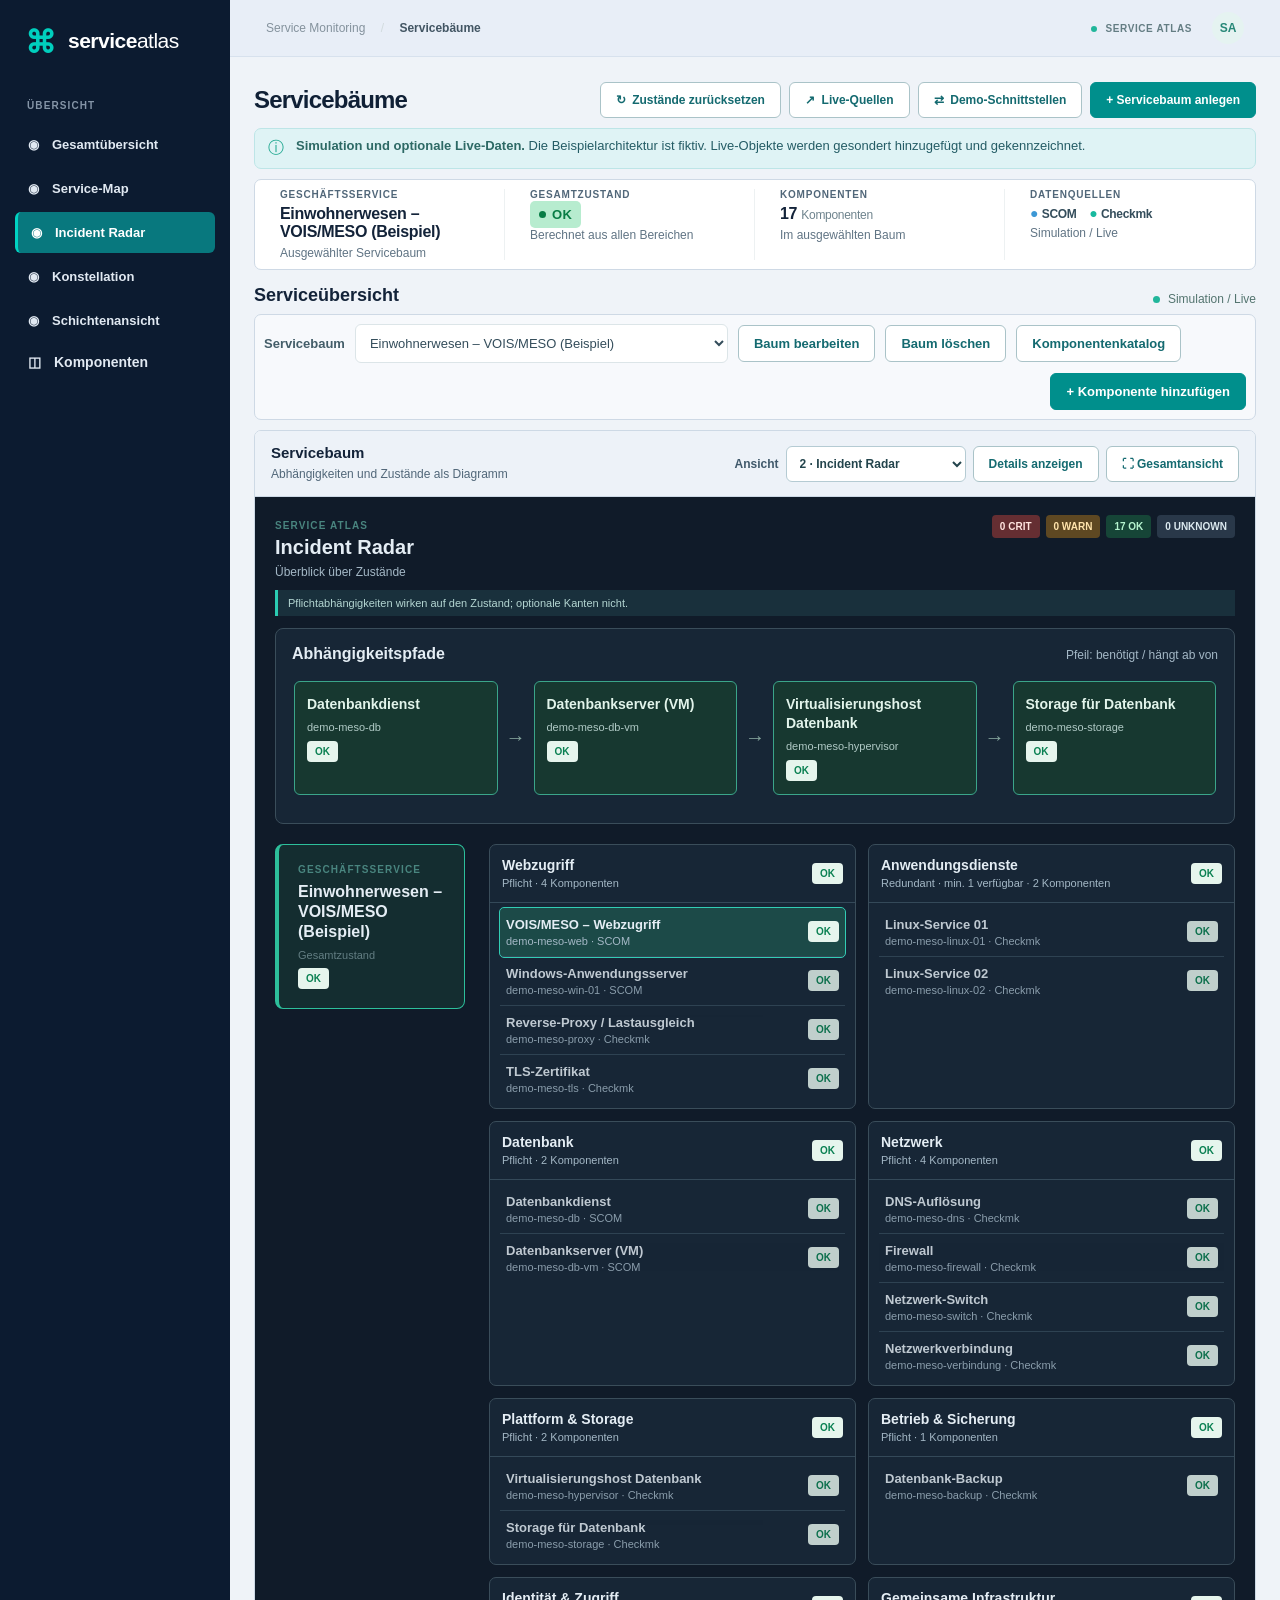
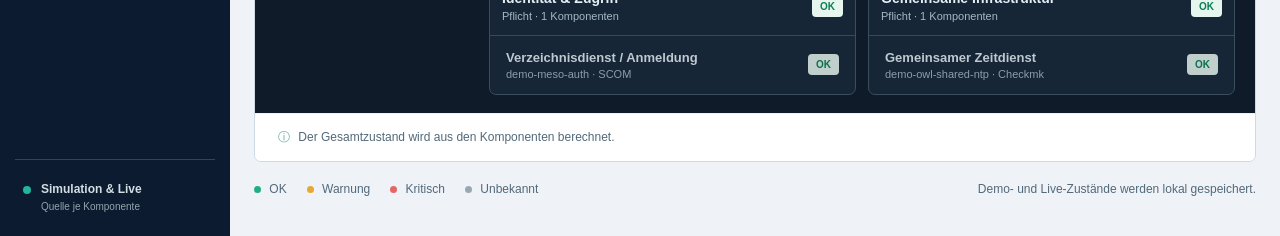
==== commit f1a69ccd: "4" ====
--- a/incident-radar.html
+++ b/incident-radar.html
@@ -1 +1 @@
-<!doctype html><html lang="de"><head><meta charset="UTF-8"><meta name="viewport" content="width=device-width, initial-scale=1"><title>Incident Radar – Service Atlas</title><link rel="stylesheet" href="style.css?v=13"></head><body data-design="radar"><div class="shell"><aside class="sidebar"><div class="brand"><span class="brandmark">⌘</span><span>service<span class="brandlight">atlas</span><small>OPERATIONS WORKSPACE</small></span></div><div class="nav-label">ÜBERSICHT</div><div class="nav-pages"><a class="nav nav-design" href="management.html">◉ <span>Gesamtübersicht</span></a><a class="nav nav-design" href="service-map.html" data-design-nav="map">◉ <span>Service-Map</span></a><a class="nav nav-design" href="incident-radar.html" data-design-nav="radar">◉ <span>Incident Radar</span></a><a class="nav nav-design" href="service-konstellation.html" data-design-nav="constellation">◉ <span>Konstellation</span></a><a class="nav nav-design" href="schichtenansicht.html" data-design-nav="layers">◉ <span>Schichtenansicht</span></a></div><button class="nav" id="navComponents">◫ <span>Komponenten</span></button><div class="sidebar-bottom"><span class="signal"></span><div><strong>Simulationsmodus</strong><small>Keine Live-Verbindung</small></div></div></aside><main><header class="top"><span>Service Monitoring <span class="slash">/</span> <strong>Servicebäume</strong></span><div><span class="demo-pill"><i></i> DEMO-UMGEBUNG</span><span class="avatar">SA</span></div></header><div class="content"><div class="heading"><div><h1>Servicebäume</h1><p>Abhängigkeiten und Zustände auf einen Blick.</p></div><div class="actions"><button class="reset" id="reset">↻ &nbsp;Zustände zurücksetzen</button><button class="reset" id="openBridge">⇄ &nbsp;Schnittstellen</button><button class="primary" id="newTree">+ Servicebaum anlegen</button></div></div><div class="notice"><span>ⓘ</span><div><strong>Du befindest dich im Simulationsmodus.</strong> Produktnamen orientieren sich am öffentlichen OWL-IT-Portfolio. Komponenten, Abhängigkeiten und Zustände sind fiktiv und lokal.</div></div><div class="stats"><div><small>GESCHÄFTSSERVICE</small><strong id="treeName">Kundenportal</strong><span>Ausgewählter Servicebaum</span></div><div><small>GESAMTZUSTAND</small><strong id="overall"></strong><span>Berechnet aus allen Bereichen</span></div><div><small>KOMPONENTEN</small><strong id="componentCount">5 <em>Komponenten</em></strong><span>Im ausgewählten Baum</span></div><div><small>DATENQUELLEN</small><strong class="sources">● <span>SCOM</span> <b>●</b> <span>Checkmk</span></strong><span>Simulierte Zustände</span></div></div><div class="section-head"><div><h2>Serviceübersicht</h2><p>Wähle eine Komponente, um ihren Zustand zu simulieren.</p></div><span class="updated"><i></i> Simulation aktiv</span></div><div class="toolbar"><label for="treeSelect">Servicebaum</label><select id="treeSelect"></select><button class="reset" id="editTree">Baum bearbeiten</button><button class="reset" id="deleteTree">Baum löschen</button><button class="reset" id="openCatalog">Komponentenkatalog</button><button class="primary" id="newComponent">+ Komponente hinzufügen</button></div><div class="workspace" id="workspace"><section class="tree-panel table-view" id="treePanel"><div class="panel-top"><div><h3>Servicebaum</h3><p>Abhängigkeiten und Zustände als Diagramm</p></div><div class="view-actions"><label class="view-picker">Ansicht <select id="designView"><option value="map">1 · Service-Map</option><option value="radar">2 · Incident Radar</option><option value="constellation">3 · Service-Konstellation</option><option value="layers">4 · Schichtenansicht</option><option value="list">Listenansicht</option><option value="diagram">Knotendiagramm</option></select></label><button class="reset" id="toggleDetails" aria-controls="detailPanel" aria-expanded="true">Details ausblenden</button><button class="reset graph-focus-button" id="focusGraph" aria-pressed="false">⛶ Gesamtansicht</button></div></div><div class="graph-scroll" tabindex="0" aria-label="Servicebaum: Diagramm horizontal verschieben"><div id="tree"></div></div><div class="graph-hint">↔ Diagramm bei Bedarf seitlich verschieben</div><div class="tree-footer"><span>ⓘ</span> Der Gesamtzustand wird aus den Komponenten berechnet.</div></section><section class="detail-panel" id="detailPanel"><div class="panel-top"><div><h3>Komponentendetails</h3><p>Simulation &amp; Eigenschaften</p></div></div><div id="details"></div></section></div><div class="legend"><span><i class="dot ok"></i> OK</span><span><i class="dot warn"></i> Warnung</span><span><i class="dot crit"></i> Kritisch</span><span><i class="dot unknown"></i> Unbekannt</span><span class="legend-note">Zustände sind simuliert und werden lokal gespeichert.</span></div></div></main></div><dialog id="editor"><form id="editorForm"><div class="modal-head"><h2 id="editorTitle"></h2><button type="button" class="close" id="closeEditor" aria-label="Schließen">×</button></div><div id="editorFields"></div><p id="formError" class="form-error" role="alert"></p><div class="modal-actions"><button type="button" class="reset" id="cancelEditor">Abbrechen</button><button class="primary" type="submit">Speichern</button></div></form></dialog><dialog id="catalogDialog"><div class="modal-head"><h2>Komponentenkatalog</h2><button type="button" class="close" id="closeCatalog" aria-label="Schließen">×</button></div><p class="bridge-note">Gemeinsame Komponenten können in mehreren Bäumen verwendet werden. Zustands- und Stammdatenänderungen gelten für alle Verwendungen.</p><label class="field">Komponente<select id="catalogSelect"></select></label><div id="catalogInfo"></div><label class="field">Bereich im aktuellen Baum<input id="catalogGroup" value="Gemeinsame Infrastruktur" maxlength="120"></label><button class="primary" id="attachCatalog">Zum aktuellen Baum hinzufügen</button><p id="catalogMessage" class="detail-copy" role="status"></p></dialog><dialog id="bridgeDialog"><div class="modal-head"><h2>SCOM &amp; Checkmk</h2><button type="button" class="close" id="closeBridge" aria-label="Schließen">×</button></div><p class="bridge-note">Simulierte Schnittstellen – keine Verbindung zu echten Systemen. Ändere Quellzustände und synchronisiere sie anschließend mit dem ausgewählten Baum.</p><label class="field">Quelle<select id="bridgeSource"><option>SCOM</option><option>Checkmk</option></select></label><label class="field">Objekt aus der Quelle<select id="bridgeObject"></select></label><div id="bridgeInfo"></div><label class="field">Simulierter Quellzustand<select id="bridgeState"></select></label><div class="bridge-actions"><button class="reset" id="addFromBridge">+ Objekt zum Baum</button><button class="primary" id="syncBridge">Baum synchronisieren</button></div><p id="bridgeResult" class="detail-copy" role="status"></p></dialog><script src="model.js?v=4"></script><script src="catalog.js?v=1"></script><script src="bridge.js"></script><script src="owl-examples.js?v=4"></script><script src="views.js?v=5"></script><script src="app.js?v=14"></script></body></html>
+<!doctype html><html lang="de"><head><meta charset="UTF-8"><meta name="viewport" content="width=device-width, initial-scale=1"><title>Incident Radar – Service Atlas</title><link rel="stylesheet" href="style.css?v=13"></head><body data-design="radar"><div class="shell"><aside class="sidebar"><div class="brand"><span class="brandmark">⌘</span><span>service<span class="brandlight">atlas</span><small>OPERATIONS WORKSPACE</small></span></div><div class="nav-label">ÜBERSICHT</div><div class="nav-pages"><a class="nav nav-design" href="management.html">◉ <span>Gesamtübersicht</span></a><a class="nav nav-design" href="service-map.html" data-design-nav="map">◉ <span>Service-Map</span></a><a class="nav nav-design" href="incident-radar.html" data-design-nav="radar">◉ <span>Incident Radar</span></a><a class="nav nav-design" href="service-konstellation.html" data-design-nav="constellation">◉ <span>Konstellation</span></a><a class="nav nav-design" href="schichtenansicht.html" data-design-nav="layers">◉ <span>Schichtenansicht</span></a></div><button class="nav" id="navComponents">◫ <span>Komponenten</span></button><div class="sidebar-bottom"><span class="signal"></span><div><strong>Simulation & Live</strong><small>Quelle je Komponente</small></div></div></aside><main><header class="top"><span>Service Monitoring <span class="slash">/</span> <strong>Servicebäume</strong></span><div><span class="demo-pill"><i></i> SERVICE ATLAS</span><span class="avatar">SA</span></div></header><div class="content"><div class="heading"><div><h1>Servicebäume</h1><p>Abhängigkeiten und Zustände auf einen Blick.</p></div><div class="actions"><button class="reset" id="reset">↻ &nbsp;Zustände zurücksetzen</button><button class="reset" id="openLive">↗ &nbsp;Live-Quellen</button><button class="reset" id="openBridge">⇄ &nbsp;Demo-Schnittstellen</button><button class="primary" id="newTree">+ Servicebaum anlegen</button></div></div><div class="notice"><span>ⓘ</span><div><strong>Simulation und optionale Live-Daten.</strong> Die Beispielarchitektur ist fiktiv. Live-Objekte werden gesondert hinzugefügt und gekennzeichnet.</div></div><div class="stats"><div><small>GESCHÄFTSSERVICE</small><strong id="treeName">Kundenportal</strong><span>Ausgewählter Servicebaum</span></div><div><small>GESAMTZUSTAND</small><strong id="overall"></strong><span>Berechnet aus allen Bereichen</span></div><div><small>KOMPONENTEN</small><strong id="componentCount">5 <em>Komponenten</em></strong><span>Im ausgewählten Baum</span></div><div><small>DATENQUELLEN</small><strong class="sources">● <span>SCOM</span> <b>●</b> <span>Checkmk</span></strong><span>Simulation / Live</span></div></div><div class="section-head"><div><h2>Serviceübersicht</h2><p>Wähle eine Komponente, um ihren Zustand zu simulieren.</p></div><span class="updated"><i></i> Simulation / Live</span></div><div class="toolbar"><label for="treeSelect">Servicebaum</label><select id="treeSelect"></select><button class="reset" id="editTree">Baum bearbeiten</button><button class="reset" id="deleteTree">Baum löschen</button><button class="reset" id="openCatalog">Komponentenkatalog</button><button class="primary" id="newComponent">+ Komponente hinzufügen</button></div><div class="workspace" id="workspace"><section class="tree-panel table-view" id="treePanel"><div class="panel-top"><div><h3>Servicebaum</h3><p>Abhängigkeiten und Zustände als Diagramm</p></div><div class="view-actions"><label class="view-picker">Ansicht <select id="designView"><option value="map">1 · Service-Map</option><option value="radar">2 · Incident Radar</option><option value="constellation">3 · Service-Konstellation</option><option value="layers">4 · Schichtenansicht</option><option value="list">Listenansicht</option><option value="diagram">Knotendiagramm</option></select></label><button class="reset" id="toggleDetails" aria-controls="detailPanel" aria-expanded="true">Details ausblenden</button><button class="reset graph-focus-button" id="focusGraph" aria-pressed="false">⛶ Gesamtansicht</button></div></div><div class="graph-scroll" tabindex="0" aria-label="Servicebaum: Diagramm horizontal verschieben"><div id="tree"></div></div><div class="graph-hint">↔ Diagramm bei Bedarf seitlich verschieben</div><div class="tree-footer"><span>ⓘ</span> Der Gesamtzustand wird aus den Komponenten berechnet.</div></section><section class="detail-panel" id="detailPanel"><div class="panel-top"><div><h3>Komponentendetails</h3><p>Simulation &amp; Eigenschaften</p></div></div><div id="details"></div></section></div><div class="legend"><span><i class="dot ok"></i> OK</span><span><i class="dot warn"></i> Warnung</span><span><i class="dot crit"></i> Kritisch</span><span><i class="dot unknown"></i> Unbekannt</span><span class="legend-note">Demo- und Live-Zustände werden lokal gespeichert.</span></div></div></main></div><dialog id="editor"><form id="editorForm"><div class="modal-head"><h2 id="editorTitle"></h2><button type="button" class="close" id="closeEditor" aria-label="Schließen">×</button></div><div id="editorFields"></div><p id="formError" class="form-error" role="alert"></p><div class="modal-actions"><button type="button" class="reset" id="cancelEditor">Abbrechen</button><button class="primary" type="submit">Speichern</button></div></form></dialog><dialog id="catalogDialog"><div class="modal-head"><h2>Komponentenkatalog</h2><button type="button" class="close" id="closeCatalog" aria-label="Schließen">×</button></div><p class="bridge-note">Gemeinsame Komponenten können in mehreren Bäumen verwendet werden. Zustands- und Stammdatenänderungen gelten für alle Verwendungen.</p><label class="field">Komponente<select id="catalogSelect"></select></label><div id="catalogInfo"></div><label class="field">Bereich im aktuellen Baum<input id="catalogGroup" value="Gemeinsame Infrastruktur" maxlength="120"></label><button class="primary" id="attachCatalog">Zum aktuellen Baum hinzufügen</button><p id="catalogMessage" class="detail-copy" role="status"></p></dialog><dialog id="bridgeDialog"><div class="modal-head"><h2>SCOM &amp; Checkmk</h2><button type="button" class="close" id="closeBridge" aria-label="Schließen">×</button></div><p class="bridge-note">Simulierte Schnittstellen – keine Verbindung zu echten Systemen. Ändere Quellzustände und synchronisiere sie anschließend mit dem ausgewählten Baum.</p><label class="field">Quelle<select id="bridgeSource"><option>SCOM</option><option>Checkmk</option></select></label><label class="field">Objekt aus der Quelle<select id="bridgeObject"></select></label><div id="bridgeInfo"></div><label class="field">Simulierter Quellzustand<select id="bridgeState"></select></label><div class="bridge-actions"><button class="reset" id="addFromBridge">+ Objekt zum Baum</button><button class="primary" id="syncBridge">Baum synchronisieren</button></div><p id="bridgeResult" class="detail-copy" role="status"></p></dialog><script src="model.js?v=5"></script><script src="catalog.js?v=2"></script><script src="bridge.js?v=2"></script><script src="owl-examples.js?v=4"></script><script src="views.js?v=6"></script><script src="app.js?v=15"></script><script src="live-ui.js?v=1"></script></body></html>
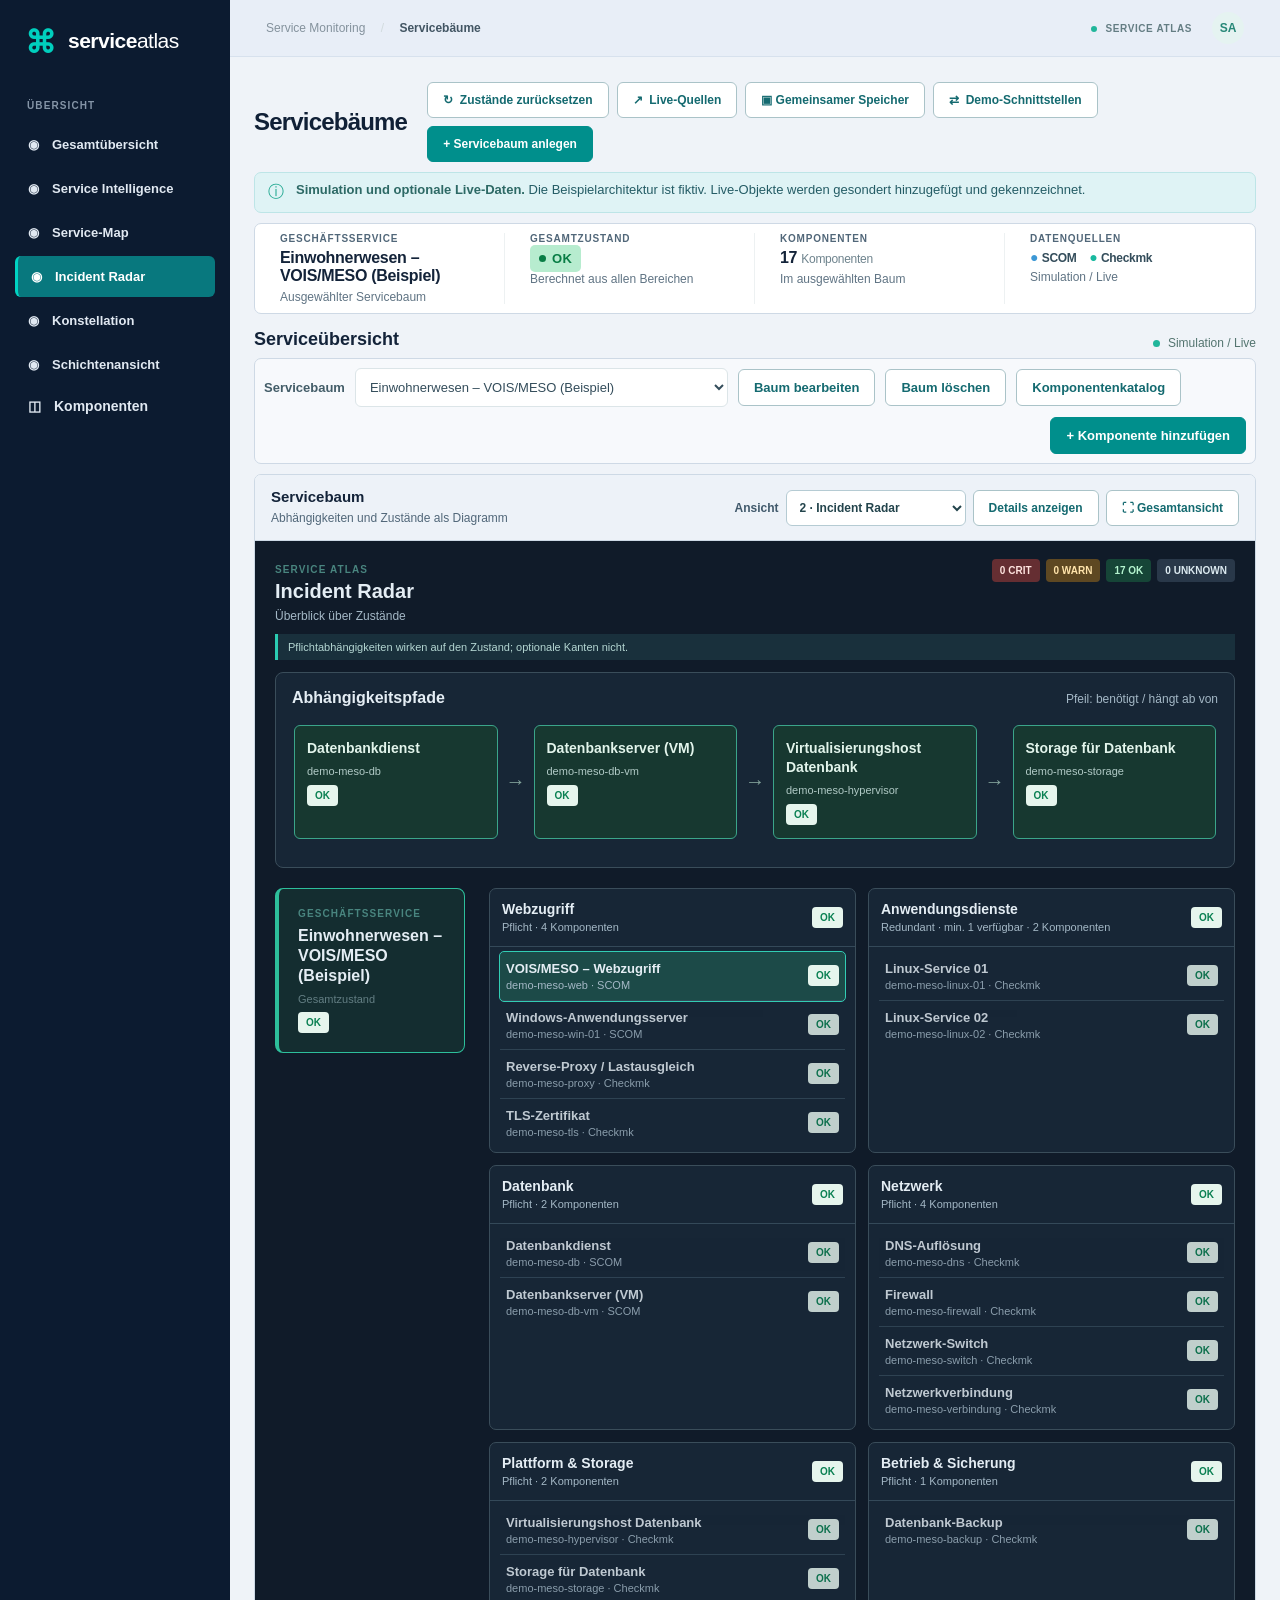
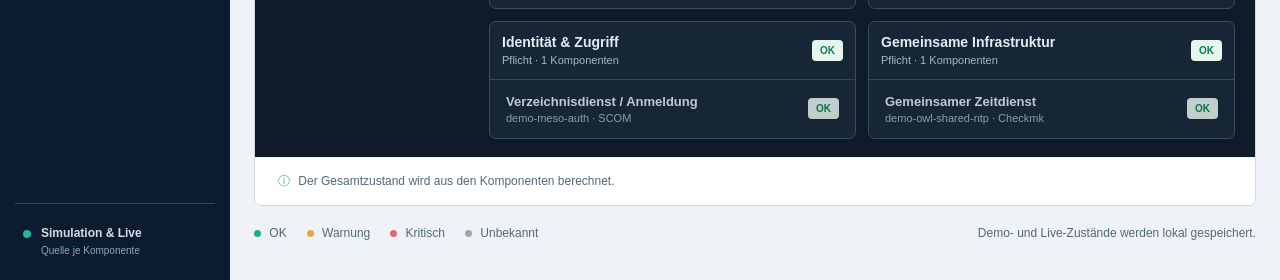
==== commit 17141144: "3" ====
--- a/incident-radar.html
+++ b/incident-radar.html
@@ -1 +1 @@
-<!doctype html><html lang="de"><head><meta charset="UTF-8"><meta name="viewport" content="width=device-width, initial-scale=1"><title>Incident Radar – Service Atlas</title><link rel="stylesheet" href="style.css?v=13"></head><body data-design="radar"><div class="shell"><aside class="sidebar"><div class="brand"><span class="brandmark">⌘</span><span>service<span class="brandlight">atlas</span><small>OPERATIONS WORKSPACE</small></span></div><div class="nav-label">ÜBERSICHT</div><div class="nav-pages"><a class="nav nav-design" href="management.html">◉ <span>Gesamtübersicht</span></a><a class="nav nav-design" href="service-map.html" data-design-nav="map">◉ <span>Service-Map</span></a><a class="nav nav-design" href="incident-radar.html" data-design-nav="radar">◉ <span>Incident Radar</span></a><a class="nav nav-design" href="service-konstellation.html" data-design-nav="constellation">◉ <span>Konstellation</span></a><a class="nav nav-design" href="schichtenansicht.html" data-design-nav="layers">◉ <span>Schichtenansicht</span></a></div><button class="nav" id="navComponents">◫ <span>Komponenten</span></button><div class="sidebar-bottom"><span class="signal"></span><div><strong>Simulation & Live</strong><small>Quelle je Komponente</small></div></div></aside><main><header class="top"><span>Service Monitoring <span class="slash">/</span> <strong>Servicebäume</strong></span><div><span class="demo-pill"><i></i> SERVICE ATLAS</span><span class="avatar">SA</span></div></header><div class="content"><div class="heading"><div><h1>Servicebäume</h1><p>Abhängigkeiten und Zustände auf einen Blick.</p></div><div class="actions"><button class="reset" id="reset">↻ &nbsp;Zustände zurücksetzen</button><button class="reset" id="openLive">↗ &nbsp;Live-Quellen</button><button class="reset" id="openBridge">⇄ &nbsp;Demo-Schnittstellen</button><button class="primary" id="newTree">+ Servicebaum anlegen</button></div></div><div class="notice"><span>ⓘ</span><div><strong>Simulation und optionale Live-Daten.</strong> Die Beispielarchitektur ist fiktiv. Live-Objekte werden gesondert hinzugefügt und gekennzeichnet.</div></div><div class="stats"><div><small>GESCHÄFTSSERVICE</small><strong id="treeName">Kundenportal</strong><span>Ausgewählter Servicebaum</span></div><div><small>GESAMTZUSTAND</small><strong id="overall"></strong><span>Berechnet aus allen Bereichen</span></div><div><small>KOMPONENTEN</small><strong id="componentCount">5 <em>Komponenten</em></strong><span>Im ausgewählten Baum</span></div><div><small>DATENQUELLEN</small><strong class="sources">● <span>SCOM</span> <b>●</b> <span>Checkmk</span></strong><span>Simulation / Live</span></div></div><div class="section-head"><div><h2>Serviceübersicht</h2><p>Wähle eine Komponente, um ihren Zustand zu simulieren.</p></div><span class="updated"><i></i> Simulation / Live</span></div><div class="toolbar"><label for="treeSelect">Servicebaum</label><select id="treeSelect"></select><button class="reset" id="editTree">Baum bearbeiten</button><button class="reset" id="deleteTree">Baum löschen</button><button class="reset" id="openCatalog">Komponentenkatalog</button><button class="primary" id="newComponent">+ Komponente hinzufügen</button></div><div class="workspace" id="workspace"><section class="tree-panel table-view" id="treePanel"><div class="panel-top"><div><h3>Servicebaum</h3><p>Abhängigkeiten und Zustände als Diagramm</p></div><div class="view-actions"><label class="view-picker">Ansicht <select id="designView"><option value="map">1 · Service-Map</option><option value="radar">2 · Incident Radar</option><option value="constellation">3 · Service-Konstellation</option><option value="layers">4 · Schichtenansicht</option><option value="list">Listenansicht</option><option value="diagram">Knotendiagramm</option></select></label><button class="reset" id="toggleDetails" aria-controls="detailPanel" aria-expanded="true">Details ausblenden</button><button class="reset graph-focus-button" id="focusGraph" aria-pressed="false">⛶ Gesamtansicht</button></div></div><div class="graph-scroll" tabindex="0" aria-label="Servicebaum: Diagramm horizontal verschieben"><div id="tree"></div></div><div class="graph-hint">↔ Diagramm bei Bedarf seitlich verschieben</div><div class="tree-footer"><span>ⓘ</span> Der Gesamtzustand wird aus den Komponenten berechnet.</div></section><section class="detail-panel" id="detailPanel"><div class="panel-top"><div><h3>Komponentendetails</h3><p>Simulation &amp; Eigenschaften</p></div></div><div id="details"></div></section></div><div class="legend"><span><i class="dot ok"></i> OK</span><span><i class="dot warn"></i> Warnung</span><span><i class="dot crit"></i> Kritisch</span><span><i class="dot unknown"></i> Unbekannt</span><span class="legend-note">Demo- und Live-Zustände werden lokal gespeichert.</span></div></div></main></div><dialog id="editor"><form id="editorForm"><div class="modal-head"><h2 id="editorTitle"></h2><button type="button" class="close" id="closeEditor" aria-label="Schließen">×</button></div><div id="editorFields"></div><p id="formError" class="form-error" role="alert"></p><div class="modal-actions"><button type="button" class="reset" id="cancelEditor">Abbrechen</button><button class="primary" type="submit">Speichern</button></div></form></dialog><dialog id="catalogDialog"><div class="modal-head"><h2>Komponentenkatalog</h2><button type="button" class="close" id="closeCatalog" aria-label="Schließen">×</button></div><p class="bridge-note">Gemeinsame Komponenten können in mehreren Bäumen verwendet werden. Zustands- und Stammdatenänderungen gelten für alle Verwendungen.</p><label class="field">Komponente<select id="catalogSelect"></select></label><div id="catalogInfo"></div><label class="field">Bereich im aktuellen Baum<input id="catalogGroup" value="Gemeinsame Infrastruktur" maxlength="120"></label><button class="primary" id="attachCatalog">Zum aktuellen Baum hinzufügen</button><p id="catalogMessage" class="detail-copy" role="status"></p></dialog><dialog id="bridgeDialog"><div class="modal-head"><h2>SCOM &amp; Checkmk</h2><button type="button" class="close" id="closeBridge" aria-label="Schließen">×</button></div><p class="bridge-note">Simulierte Schnittstellen – keine Verbindung zu echten Systemen. Ändere Quellzustände und synchronisiere sie anschließend mit dem ausgewählten Baum.</p><label class="field">Quelle<select id="bridgeSource"><option>SCOM</option><option>Checkmk</option></select></label><label class="field">Objekt aus der Quelle<select id="bridgeObject"></select></label><div id="bridgeInfo"></div><label class="field">Simulierter Quellzustand<select id="bridgeState"></select></label><div class="bridge-actions"><button class="reset" id="addFromBridge">+ Objekt zum Baum</button><button class="primary" id="syncBridge">Baum synchronisieren</button></div><p id="bridgeResult" class="detail-copy" role="status"></p></dialog><script src="model.js?v=5"></script><script src="catalog.js?v=2"></script><script src="bridge.js?v=2"></script><script src="owl-examples.js?v=4"></script><script src="views.js?v=6"></script><script src="app.js?v=15"></script><script src="live-ui.js?v=1"></script></body></html>
+<!doctype html><html lang="de"><head><meta charset="UTF-8"><meta name="viewport" content="width=device-width, initial-scale=1"><title>Incident Radar – Service Atlas</title><link rel="stylesheet" href="style.css?v=13"></head><body data-design="radar"><div class="shell"><aside class="sidebar"><div class="brand"><span class="brandmark">⌘</span><span>service<span class="brandlight">atlas</span><small>OPERATIONS WORKSPACE</small></span></div><div class="nav-label">ÜBERSICHT</div><div class="nav-pages"><a class="nav nav-design" href="management.html">◉ <span>Gesamtübersicht</span></a><a class="nav nav-design" href="insights.html">◉ <span>Service Intelligence</span></a><a class="nav nav-design" href="service-map.html" data-design-nav="map">◉ <span>Service-Map</span></a><a class="nav nav-design" href="incident-radar.html" data-design-nav="radar">◉ <span>Incident Radar</span></a><a class="nav nav-design" href="service-konstellation.html" data-design-nav="constellation">◉ <span>Konstellation</span></a><a class="nav nav-design" href="schichtenansicht.html" data-design-nav="layers">◉ <span>Schichtenansicht</span></a></div><button class="nav" id="navComponents">◫ <span>Komponenten</span></button><div class="sidebar-bottom"><span class="signal"></span><div><strong>Simulation & Live</strong><small>Quelle je Komponente</small></div></div></aside><main><header class="top"><span>Service Monitoring <span class="slash">/</span> <strong>Servicebäume</strong></span><div><span class="demo-pill"><i></i> SERVICE ATLAS</span><span class="avatar">SA</span></div></header><div class="content"><div class="heading"><div><h1>Servicebäume</h1><p>Abhängigkeiten und Zustände auf einen Blick.</p></div><div class="actions"><button class="reset" id="reset">↻ &nbsp;Zustände zurücksetzen</button><button class="reset" id="openLive">↗ &nbsp;Live-Quellen</button><button class="reset" id="openBridge">⇄ &nbsp;Demo-Schnittstellen</button><button class="primary" id="newTree">+ Servicebaum anlegen</button></div></div><div class="notice"><span>ⓘ</span><div><strong>Simulation und optionale Live-Daten.</strong> Die Beispielarchitektur ist fiktiv. Live-Objekte werden gesondert hinzugefügt und gekennzeichnet.</div></div><div class="stats"><div><small>GESCHÄFTSSERVICE</small><strong id="treeName">Kundenportal</strong><span>Ausgewählter Servicebaum</span></div><div><small>GESAMTZUSTAND</small><strong id="overall"></strong><span>Berechnet aus allen Bereichen</span></div><div><small>KOMPONENTEN</small><strong id="componentCount">5 <em>Komponenten</em></strong><span>Im ausgewählten Baum</span></div><div><small>DATENQUELLEN</small><strong class="sources">● <span>SCOM</span> <b>●</b> <span>Checkmk</span></strong><span>Simulation / Live</span></div></div><div class="section-head"><div><h2>Serviceübersicht</h2><p>Wähle eine Komponente, um ihren Zustand zu simulieren.</p></div><span class="updated"><i></i> Simulation / Live</span></div><div class="toolbar"><label for="treeSelect">Servicebaum</label><select id="treeSelect"></select><button class="reset" id="editTree">Baum bearbeiten</button><button class="reset" id="deleteTree">Baum löschen</button><button class="reset" id="openCatalog">Komponentenkatalog</button><button class="primary" id="newComponent">+ Komponente hinzufügen</button></div><div class="workspace" id="workspace"><section class="tree-panel table-view" id="treePanel"><div class="panel-top"><div><h3>Servicebaum</h3><p>Abhängigkeiten und Zustände als Diagramm</p></div><div class="view-actions"><label class="view-picker">Ansicht <select id="designView"><option value="map">1 · Service-Map</option><option value="radar">2 · Incident Radar</option><option value="constellation">3 · Service-Konstellation</option><option value="layers">4 · Schichtenansicht</option><option value="list">Listenansicht</option><option value="diagram">Knotendiagramm</option></select></label><button class="reset" id="toggleDetails" aria-controls="detailPanel" aria-expanded="true">Details ausblenden</button><button class="reset graph-focus-button" id="focusGraph" aria-pressed="false">⛶ Gesamtansicht</button></div></div><div class="graph-scroll" tabindex="0" aria-label="Servicebaum: Diagramm horizontal verschieben"><div id="tree"></div></div><div class="graph-hint">↔ Diagramm bei Bedarf seitlich verschieben</div><div class="tree-footer"><span>ⓘ</span> Der Gesamtzustand wird aus den Komponenten berechnet.</div></section><section class="detail-panel" id="detailPanel"><div class="panel-top"><div><h3>Komponentendetails</h3><p>Simulation &amp; Eigenschaften</p></div></div><div id="details"></div></section></div><div class="legend"><span><i class="dot ok"></i> OK</span><span><i class="dot warn"></i> Warnung</span><span><i class="dot crit"></i> Kritisch</span><span><i class="dot unknown"></i> Unbekannt</span><span class="legend-note">Demo- und Live-Zustände werden lokal gespeichert.</span></div></div></main></div><dialog id="editor"><form id="editorForm"><div class="modal-head"><h2 id="editorTitle"></h2><button type="button" class="close" id="closeEditor" aria-label="Schließen">×</button></div><div id="editorFields"></div><p id="formError" class="form-error" role="alert"></p><div class="modal-actions"><button type="button" class="reset" id="cancelEditor">Abbrechen</button><button class="primary" type="submit">Speichern</button></div></form></dialog><dialog id="catalogDialog"><div class="modal-head"><h2>Komponentenkatalog</h2><button type="button" class="close" id="closeCatalog" aria-label="Schließen">×</button></div><p class="bridge-note">Gemeinsame Komponenten können in mehreren Bäumen verwendet werden. Zustands- und Stammdatenänderungen gelten für alle Verwendungen.</p><label class="field">Komponente<select id="catalogSelect"></select></label><div id="catalogInfo"></div><label class="field">Bereich im aktuellen Baum<input id="catalogGroup" value="Gemeinsame Infrastruktur" maxlength="120"></label><button class="primary" id="attachCatalog">Zum aktuellen Baum hinzufügen</button><p id="catalogMessage" class="detail-copy" role="status"></p></dialog><dialog id="bridgeDialog"><div class="modal-head"><h2>SCOM &amp; Checkmk</h2><button type="button" class="close" id="closeBridge" aria-label="Schließen">×</button></div><p class="bridge-note">Simulierte Schnittstellen – keine Verbindung zu echten Systemen. Ändere Quellzustände und synchronisiere sie anschließend mit dem ausgewählten Baum.</p><label class="field">Quelle<select id="bridgeSource"><option>SCOM</option><option>Checkmk</option></select></label><label class="field">Objekt aus der Quelle<select id="bridgeObject"></select></label><div id="bridgeInfo"></div><label class="field">Simulierter Quellzustand<select id="bridgeState"></select></label><div class="bridge-actions"><button class="reset" id="addFromBridge">+ Objekt zum Baum</button><button class="primary" id="syncBridge">Baum synchronisieren</button></div><p id="bridgeResult" class="detail-copy" role="status"></p></dialog><script src="model.js?v=5"></script><script src="catalog.js?v=2"></script><script src="bridge.js?v=2"></script><script src="owl-examples.js?v=4"></script><script src="views.js?v=6"></script><script src="app.js?v=15"></script><script src="live-ui.js?v=1"></script><script src="workspace-ui.js?v=1"></script></body></html>
